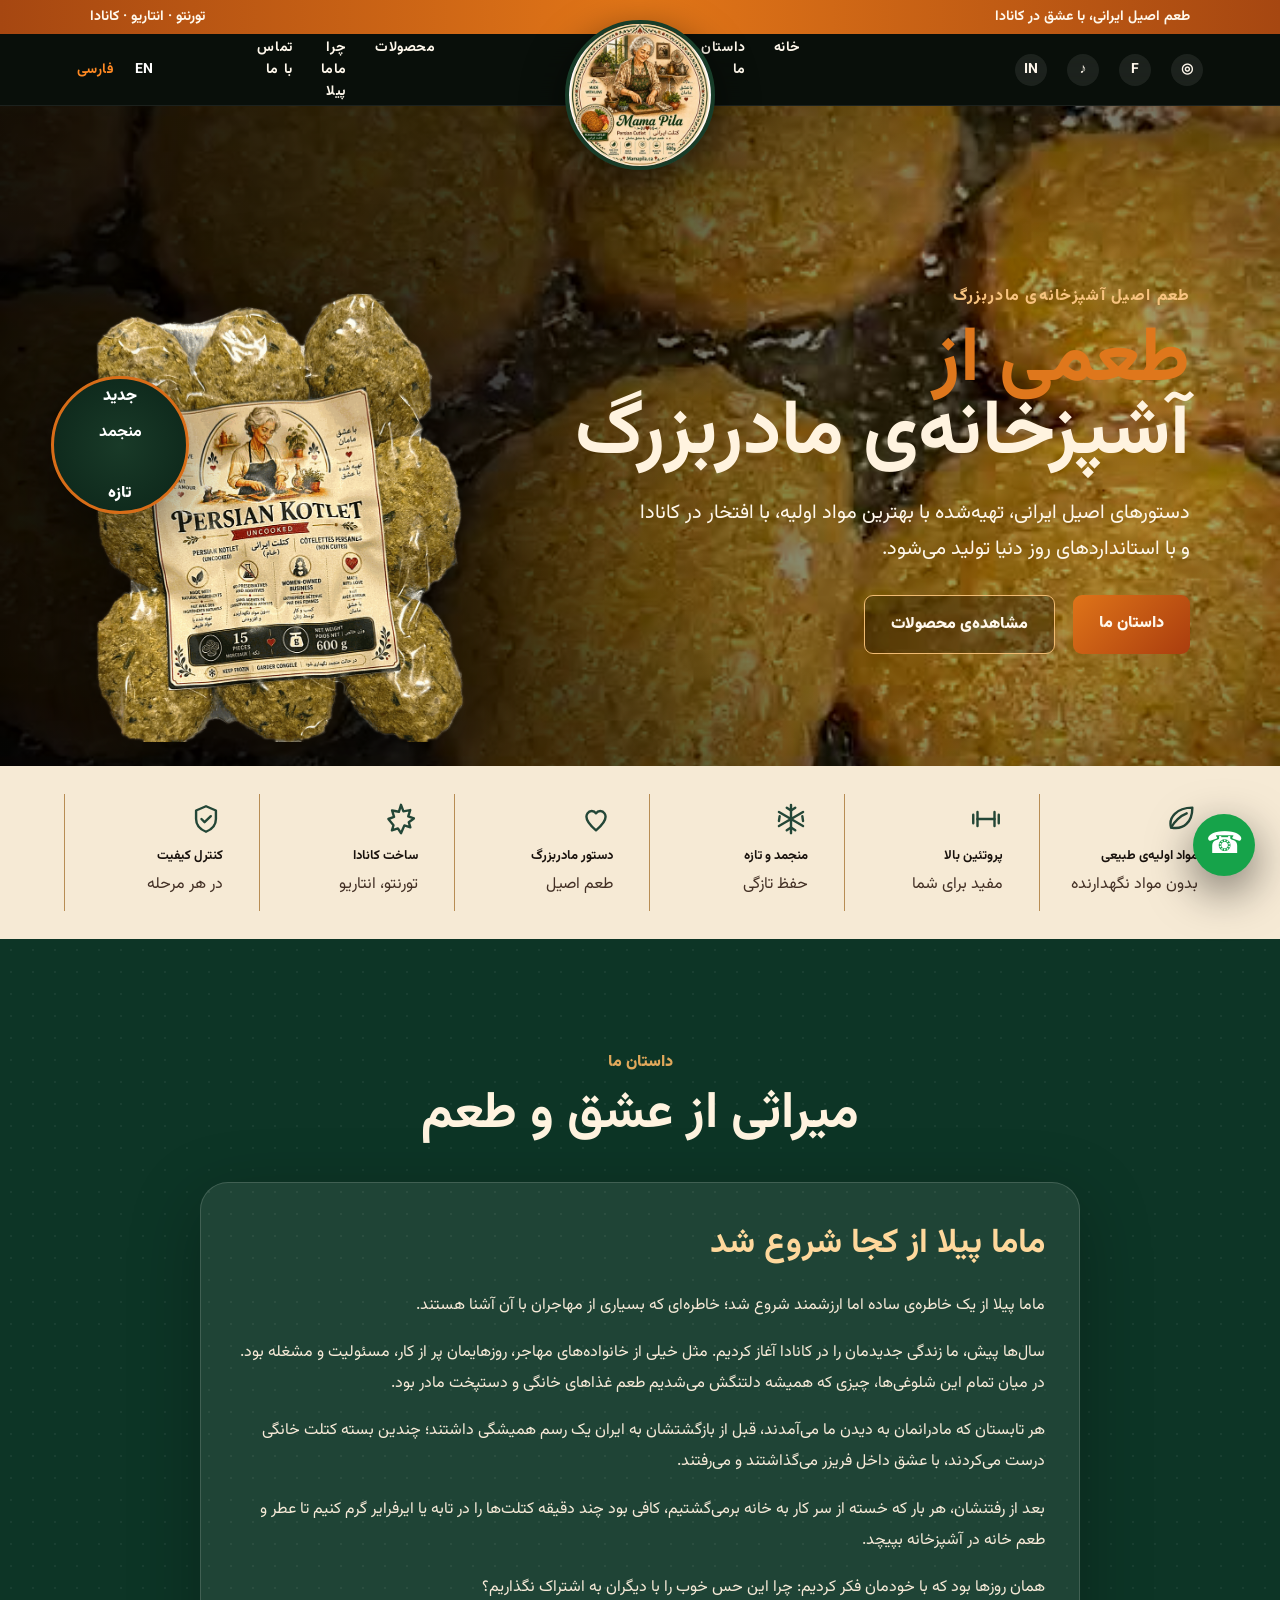
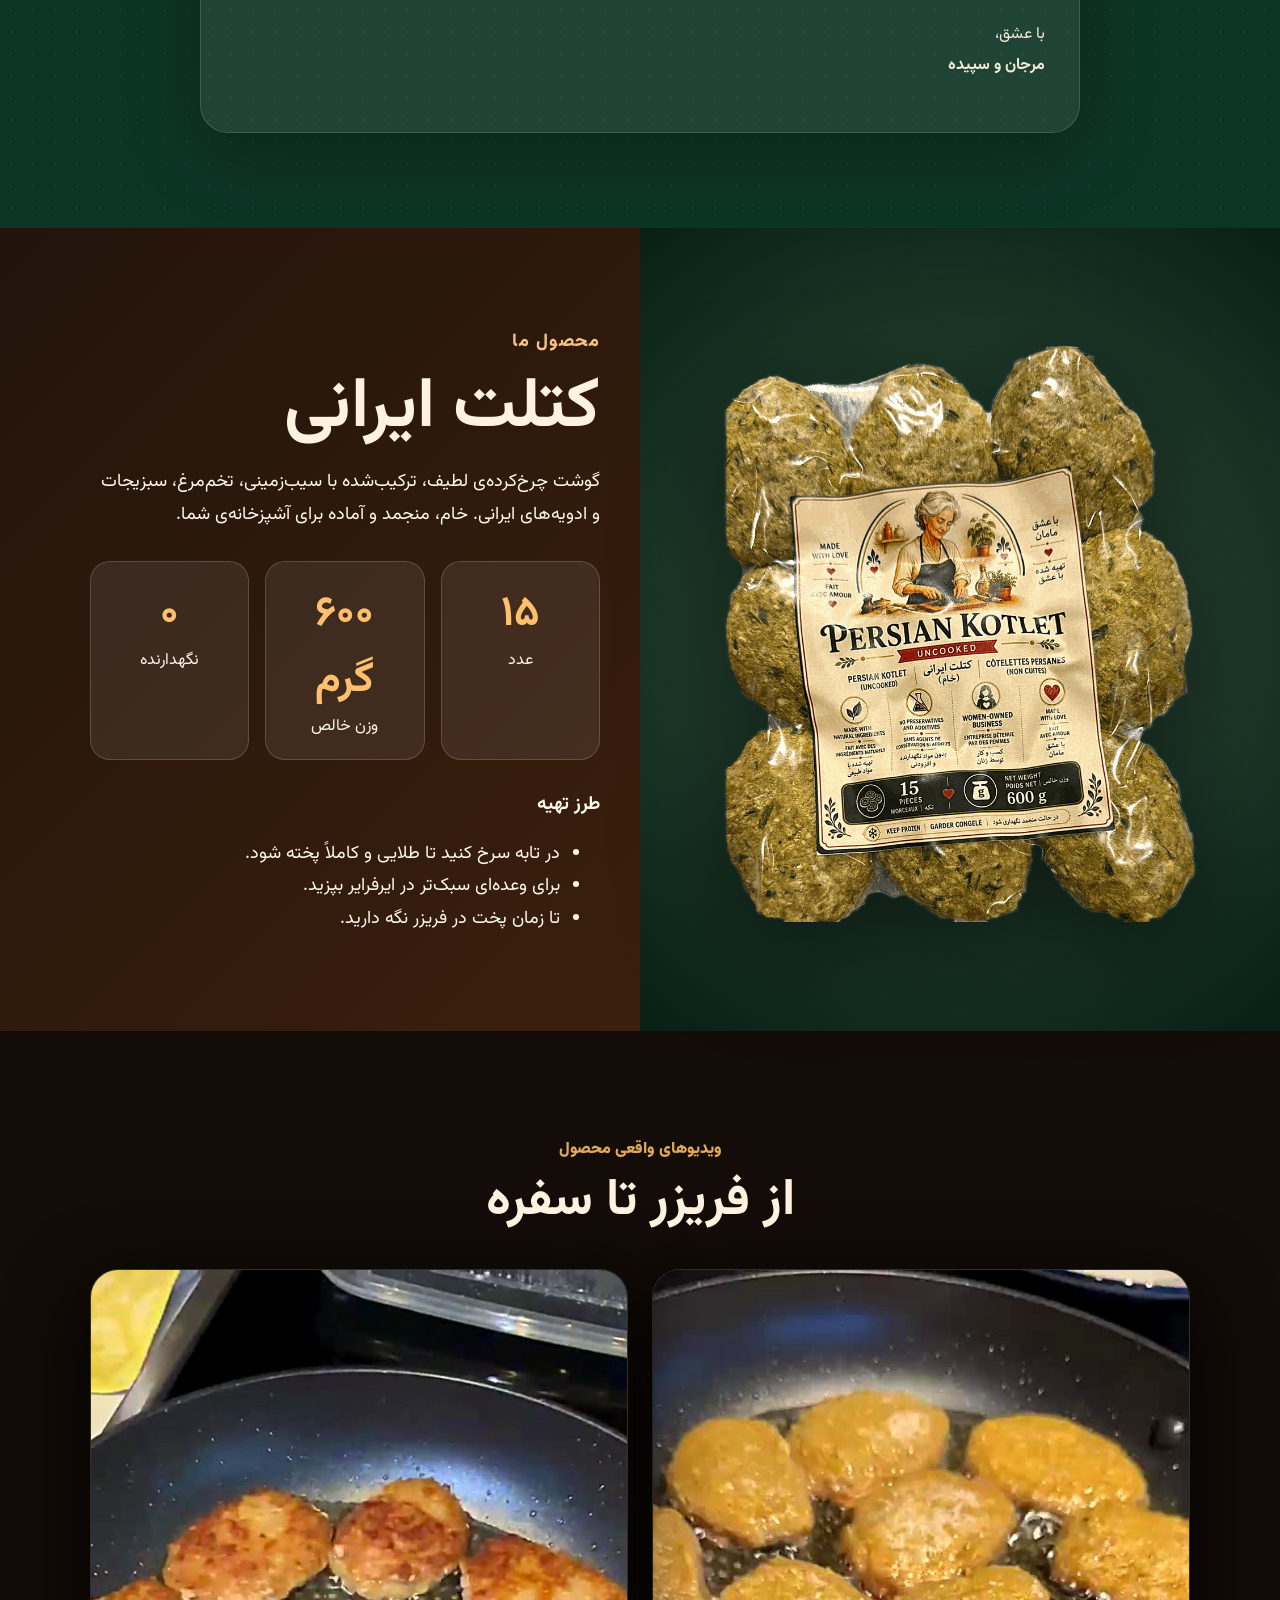
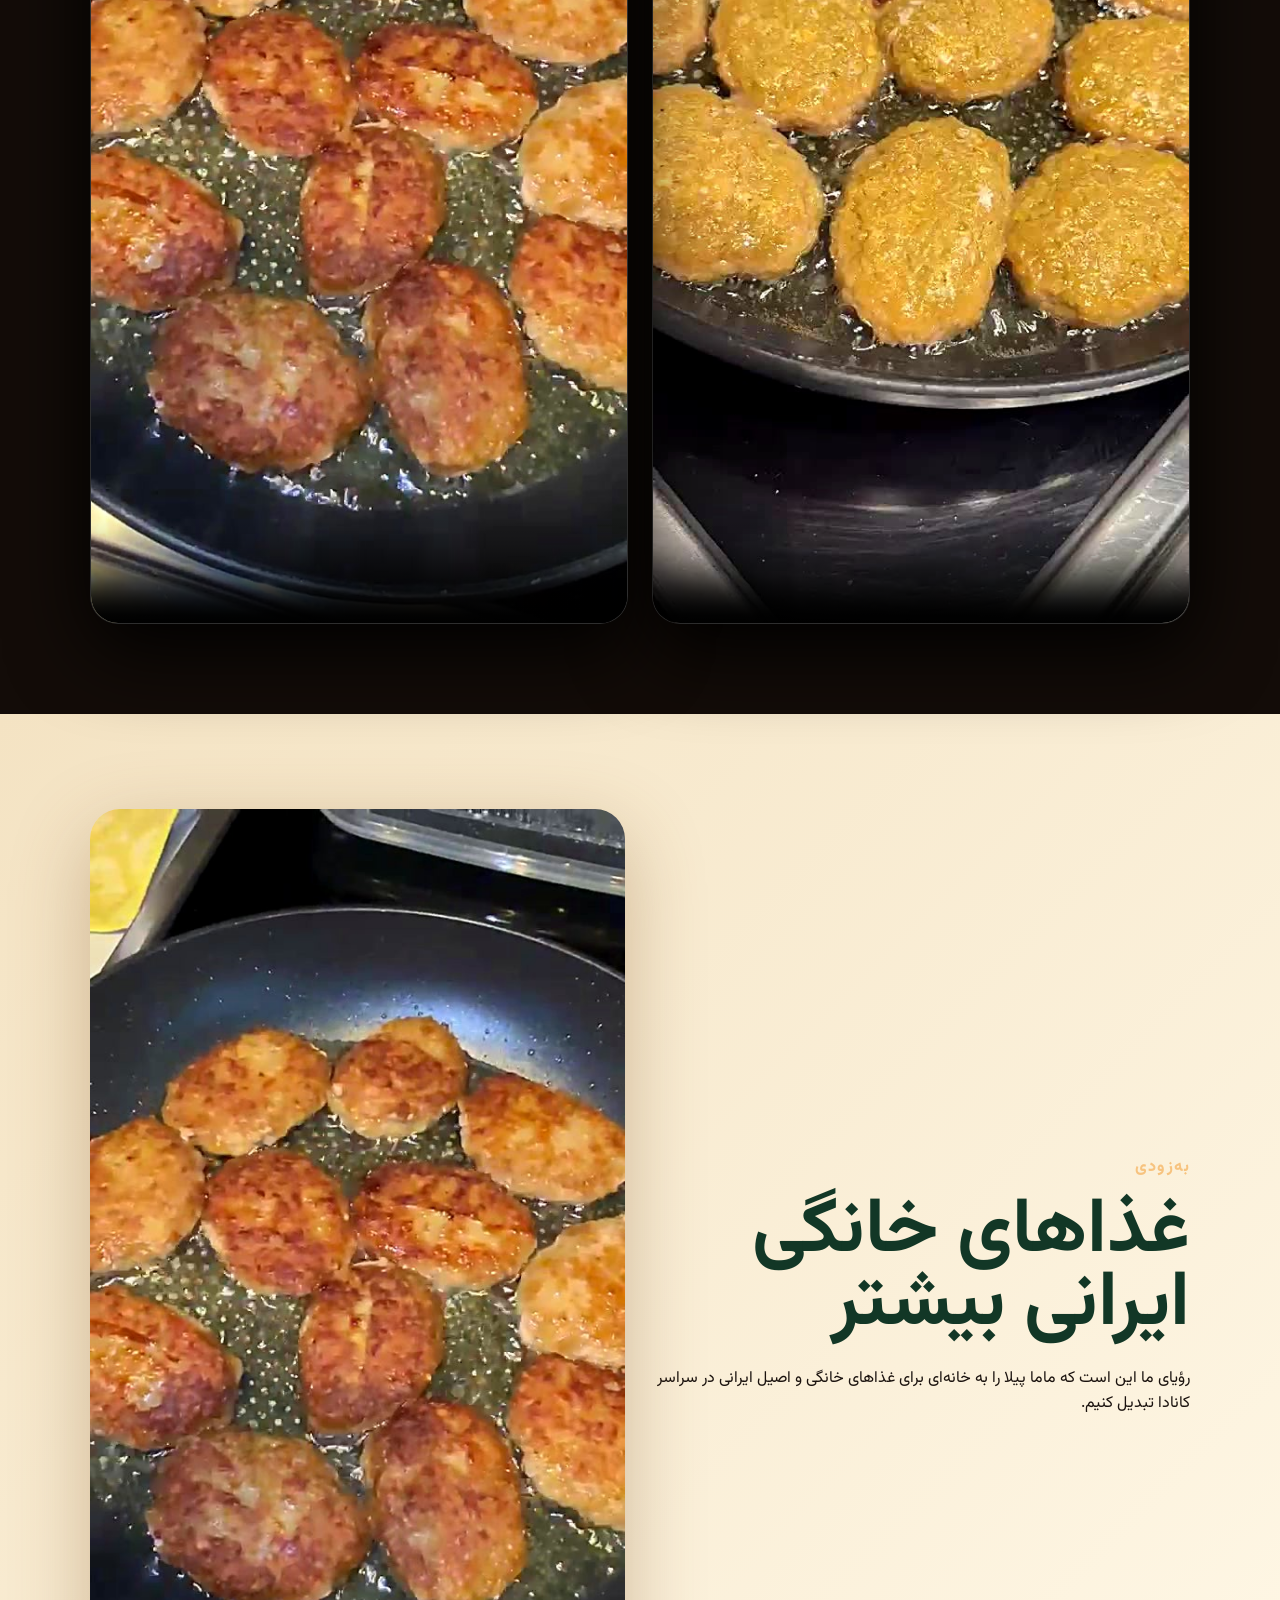
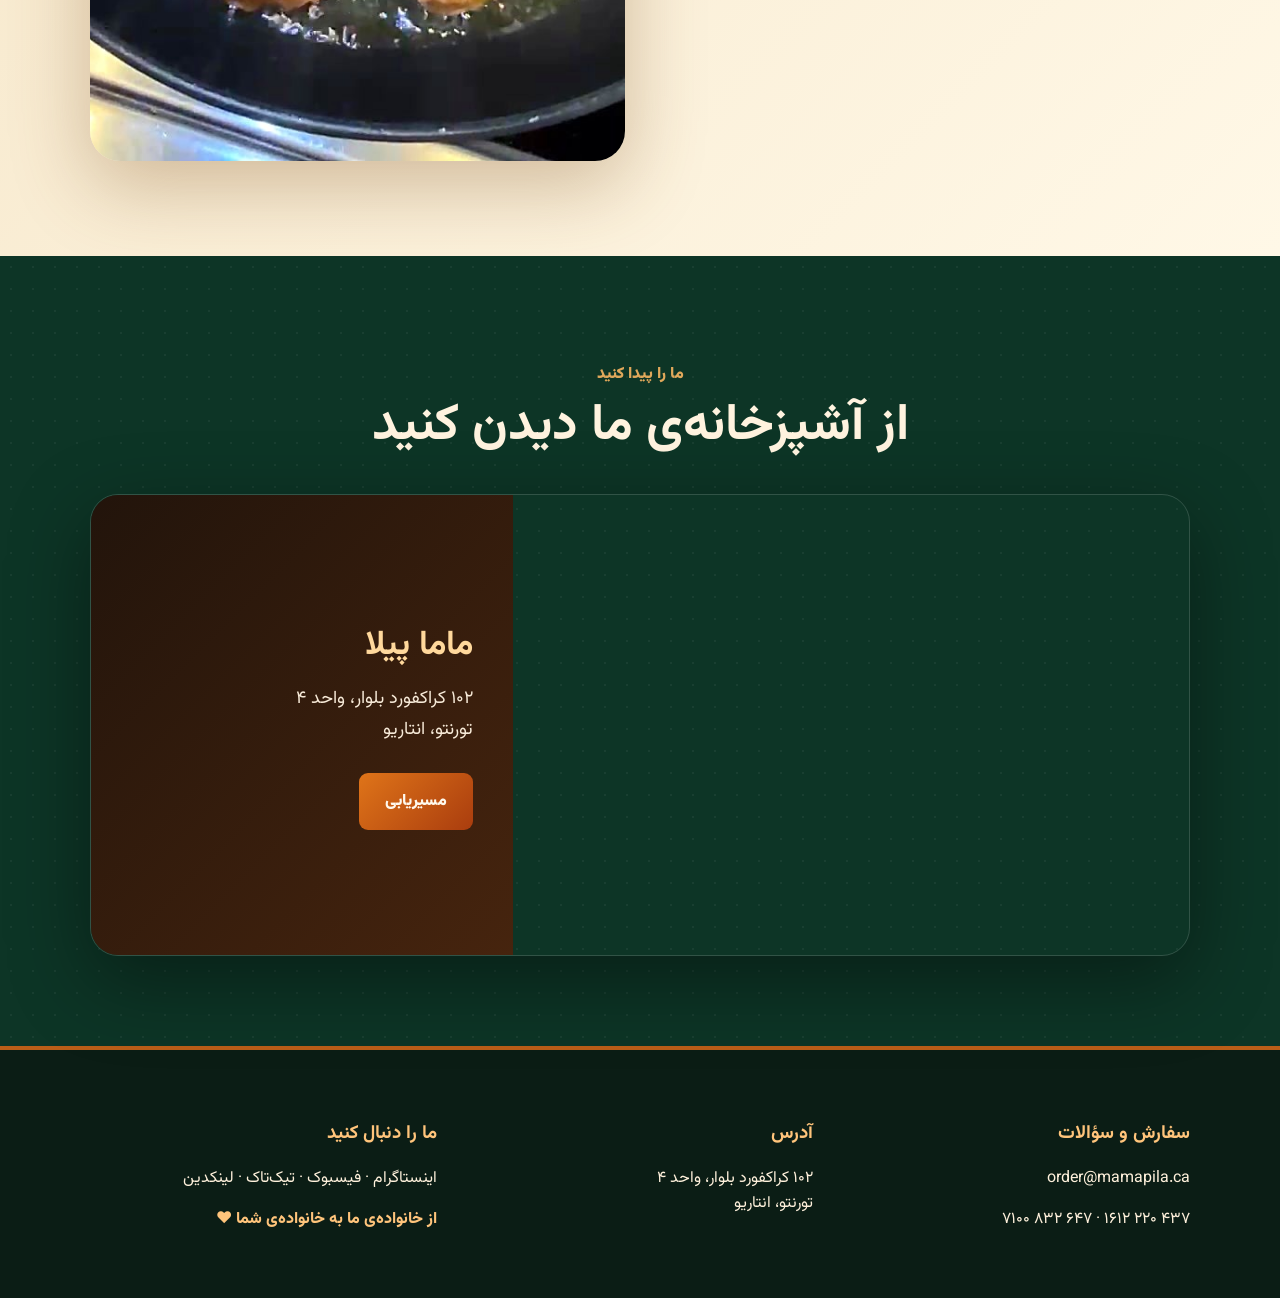
==== fa.html @ d4683c63 "Add files via upload Ver 8.1 Claude" ====
<!doctype html>
<html lang="fa" dir="rtl">
<head>
  <meta charset="utf-8" />
  <meta name="viewport" content="width=device-width, initial-scale=1" />
  <title>ماما پیلا | کتلت ایرانی تورنتو</title>
  <meta name="description" content="ماما پیلا، کتلت ایرانیِ خانگی و اصیل را برای خانواده‌های پرمشغله در سراسر کانادا فراهم می‌کند. آماده‌ی پخت، منجمدِ تازه، با عشق در تورنتو." />
  <meta name="theme-color" content="#0f3b2a" />
  <meta property="og:title" content="ماما پیلا | کتلت ایرانی" />
  <meta property="og:description" content="طعم اصیل آشپزخانه‌ی مادربزرگ — غذای خانگی ایرانی، منجمدِ تازه در تورنتو." />
  <meta property="og:image" content="assets/logo-label.jpg" />
  <link rel="preconnect" href="https://fonts.googleapis.com">
  <link rel="preconnect" href="https://fonts.gstatic.com" crossorigin>
  <link href="https://fonts.googleapis.com/css2?family=Inter:wght@400;500;600;700;800&family=Playfair+Display:wght@600;700;800&family=Vazirmatn:wght@400;500;600;700;800&display=swap" rel="stylesheet">
  <link rel="stylesheet" href="styles.css" />
</head>
<body>
  <div class="topbar"><span>طعم اصیل ایرانی، با عشق در کانادا</span><span>تورنتو · انتاریو · کانادا</span></div>

  <header class="nav">
    <a class="social" href="#" aria-label="Instagram">◎</a><a class="social" href="#" aria-label="Facebook">f</a><a class="social" href="#" aria-label="TikTok">♪</a><a class="social" href="#" aria-label="LinkedIn">in</a>
    <nav>
      <a href="#home">خانه</a><a href="#story">داستان ما</a><span class="navgap" aria-hidden="true"></span><a href="#product">محصولات</a><a href="#why">چرا ماما پیلا</a><a href="#contact">تماس با ما</a>
    </nav>
    <a class="brand" href="#home"><img src="assets/logo-label-small.jpg" alt="لوگوی ماما پیلا"></a>
    <a class="lang" href="index.html">EN</a><a class="lang active" href="fa.html">فارسی</a>
  </header>

  <main id="home">
    <section class="hero">
      <video class="hero-video" autoplay muted loop playsinline poster="assets/video-poster.jpg">
        <source src="assets/kotlet-video-1.mp4" type="video/mp4" />
      </video>
      <div class="shade"></div>
      <div class="hero-content reveal">
        <p class="eyebrow">طعم اصیل آشپزخانه‌ی مادربزرگ</p>
        <h1><span>طعمی از</span><br>آشپزخانه‌ی مادربزرگ</h1>
        <p class="lead">دستورهای اصیل ایرانی، تهیه‌شده با بهترین مواد اولیه، با افتخار در کانادا و با استانداردهای روز دنیا تولید می‌شود.</p>
        <div class="actions"><a href="#story" class="btn primary">داستان ما</a><a href="#product" class="btn ghost">مشاهده‌ی محصولات</a></div>
      </div>
      <img class="hero-pack reveal" src="assets/product-pack-clean.png" alt="بسته‌بندی کتلت ایرانی ماما پیلا">
      <div class="badge">جدید<br><strong>منجمد</strong><br>تازه</div>
    </section>

    <section class="proof-strip" id="why">
      <article><svg class="ico" viewBox="0 0 24 24"><path d="M5 18c9 2 15-4 15-14C9 4 3 11 5 18z"/><path d="M5 18C8 13 11 10 16 8"/></svg><b>مواد اولیه‌ی طبیعی</b><span>بدون مواد نگهدارنده</span></article>
      <article><svg class="ico" viewBox="0 0 24 24"><path d="M3 9v6M6 7v10M18 7v10M21 9v6"/><path d="M6 12h12"/></svg><b>پروتئین بالا</b><span>مفید برای شما</span></article>
      <article><svg class="ico" viewBox="0 0 24 24"><path d="M12 2v20M3.5 7l17 10M20.5 7l-17 10"/><path d="M9 4l3 2 3-2M9 20l3-2 3 2M4 10l-.5 3.4M20 10l.5 3.4"/></svg><b>منجمد و تازه</b><span>حفظ تازگی</span></article>
      <article><svg class="ico" viewBox="0 0 24 24"><path d="M12 20C6 15 4 11 6 8a3.6 3.6 0 016 0 3.6 3.6 0 016 0c2 3 0 7-6 12z"/></svg><b>دستور مادربزرگ</b><span>طعم اصیل</span></article>
      <article><svg class="ico" viewBox="0 0 24 24"><path d="M12 2l1.7 4.6 4.8-.9-1.4 4.4 4 1.5-3.6 2.7 1.1 3.6-4.2-1.4L12 22l-2.2-3.4-4.2 1.4 1.1-3.6L3.1 12l4-1.5L5.7 6l4.8.9z"/></svg><b>ساخت کانادا</b><span>تورنتو، انتاریو</span></article>
      <article><svg class="ico" viewBox="0 0 24 24"><path d="M12 3l7 3v6c0 4.2-3 7.4-7 9-4-1.6-7-4.8-7-9V6z"/><path d="M8.8 12l2.2 2.2L15.4 10"/></svg><b>کنترل کیفیت</b><span>در هر مرحله</span></article>
    </section>

    <section class="story-section" id="story">
      <div class="section-title reveal"><p>داستان ما</p><h2>میراثی از عشق و طعم</h2></div>
      <div class="story-grid single">
        <div class="story-card reveal">
          <h3>ماما پیلا از کجا شروع شد</h3>
          <p>ماما پیلا از یک خاطره‌ی ساده اما ارزشمند شروع شد؛ خاطره‌ای که بسیاری از مهاجران با آن آشنا هستند.</p>
          <p>سال‌ها پیش، ما زندگی جدیدمان را در کانادا آغاز کردیم. مثل خیلی از خانواده‌های مهاجر، روزهایمان پر از کار، مسئولیت و مشغله بود. در میان تمام این شلوغی‌ها، چیزی که همیشه دلتنگش می‌شدیم طعم غذاهای خانگی و دستپخت مادر بود.</p>
          <p>هر تابستان که مادرانمان به دیدن ما می‌آمدند، قبل از بازگشتشان به ایران یک رسم همیشگی داشتند؛ چندین بسته کتلت خانگی درست می‌کردند، با عشق داخل فریزر می‌گذاشتند و می‌رفتند.</p>
          <p>بعد از رفتنشان، هر بار که خسته از سر کار به خانه برمی‌گشتیم، کافی بود چند دقیقه کتلت‌ها را در تابه یا ایرفرایر گرم کنیم تا عطر و طعم خانه در آشپزخانه بپیچد.</p>
          <p>همان روزها بود که با خودمان فکر کردیم: چرا این حس خوب را با دیگران به اشتراک نگذاریم؟</p>
          <p>با عشق،<br><b>مرجان و سپیده</b></p>
        </div>
      </div>
    </section>

    <section class="product-section" id="product">
      <div class="product-media reveal">
        <img src="assets/product-pack-clean.png" alt="بسته‌بندی کتلت ایرانی" loading="lazy">
      </div>
      <div class="product-copy reveal">
        <p class="eyebrow">محصول ما</p>
        <h2>کتلت ایرانی</h2>
        <p>گوشت چرخ‌کرده‌ی لطیف، ترکیب‌شده با سیب‌زمینی، تخم‌مرغ، سبزیجات و ادویه‌های ایرانی. خام، منجمد و آماده برای آشپزخانه‌ی شما.</p>
        <div class="facts">
          <div><strong>۱۵</strong><span>عدد</span></div><div><strong>۶۰۰ گرم</strong><span>وزن خالص</span></div><div><strong>۰</strong><span>نگهدارنده</span></div>
        </div>
        <h3>طرز تهیه</h3>
        <ul><li>در تابه سرخ کنید تا طلایی و کاملاً پخته شود.</li><li>برای وعده‌ای سبک‌تر در ایرفرایر بپزید.</li><li>تا زمان پخت در فریزر نگه دارید.</li></ul>
      </div>
    </section>

    <section class="video-section">
      <div class="section-title reveal"><p>ویدیوهای واقعی محصول</p><h2>از فریزر تا سفره</h2></div>
      <div class="video-grid">
        <video controls playsinline preload="metadata" poster="assets/video-poster.jpg"><source src="assets/kotlet-video-1.mp4" type="video/mp4"></video>
        <video controls playsinline preload="metadata" poster="assets/label-wide-small.jpg"><source src="assets/kotlet-video-2.mp4" type="video/mp4"></video>
      </div>
    </section>

    <section class="coming">
      <div class="reveal"><p class="eyebrow">به‌زودی</p><h2>غذاهای خانگی ایرانی بیشتر</h2><p>رؤیای ما این است که ماما پیلا را به خانه‌ای برای غذاهای خانگی و اصیل ایرانی در سراسر کانادا تبدیل کنیم.</p></div>
      <img class="reveal" src="assets/label-wide-small.jpg" alt="کتلت ایرانیِ تازه سرخ‌شده" loading="lazy">
    </section>

    <section class="map-section">
      <div class="section-title reveal"><p>ما را پیدا کنید</p><h2>از آشپزخانه‌ی ما دیدن کنید</h2></div>
      <div class="map-wrap reveal">
        <iframe title="نقشه‌ی موقعیت ماما پیلا"
          src="https://maps.google.com/maps?q=102%20Crockford%20Blvd%2C%20Toronto%2C%20ON&t=&z=15&ie=UTF8&iwloc=&output=embed"
          loading="lazy" referrerpolicy="no-referrer-when-downgrade" allowfullscreen></iframe>
        <div class="map-info">
          <h3>ماما پیلا</h3>
          <p>۱۰۲ کراکفورد بلوار، واحد ۴<br>تورنتو، انتاریو</p>
          <a class="btn primary" href="https://www.google.com/maps/dir/?api=1&destination=102+Crockford+Blvd+Unit+4+Toronto+ON" target="_blank" rel="noopener">مسیریابی</a>
        </div>
      </div>
    </section>
  </main>

  <footer id="contact">
    <div><h3>سفارش و سؤالات</h3><p><a href="mailto:order@mamapila.ca">order@mamapila.ca</a></p><p><a href="tel:14372201612">۴۳۷ ۲۲۰ ۱۶۱۲</a> · <a href="tel:16478327100">۶۴۷ ۸۳۲ ۷۱۰۰</a></p></div>
    <div><h3>آدرس</h3><p>۱۰۲ کراکفورد بلوار، واحد ۴<br>تورنتو، انتاریو</p></div>
    <div><h3>ما را دنبال کنید</h3><p>اینستاگرام · فیسبوک · تیک‌تاک · لینکدین</p><p class="tagline">از خانواده‌ی ما به خانواده‌ی شما ❤️</p></div>
  </footer>
  <a class="whatsapp" href="https://wa.me/14372201612" aria-label="WhatsApp">☎</a>
  <script src="script.js"></script>
</body>
</html>
---- styles.css ----
:root{--green:#0d3526;--green2:#082318;--cream:#f6ead5;--gold:#d4a24b;--orange:#c95f16;--red:#8b2417;--ink:#19120d;--white:#fff8ec}*{box-sizing:border-box}html{scroll-behavior:smooth}body{margin:0;background:var(--green2);color:var(--white);font-family:Inter,Vazirmatn,system-ui,sans-serif;overflow-x:hidden}a{color:inherit;text-decoration:none}.fa,[dir=rtl]{font-family:Vazirmatn,Inter,sans-serif}.topbar{height:34px;background:linear-gradient(90deg,#a64711,#e27618,#a64711);display:flex;align-items:center;justify-content:space-between;padding:0 7vw;font-size:14px;font-weight:700}.nav{position:sticky;top:0;z-index:50;height:72px;background:rgba(10,12,8,.82);backdrop-filter:blur(16px);display:flex;align-items:center;gap:20px;padding:0 6vw;border-bottom:1px solid rgba(255,255,255,.08)}.nav nav{display:flex;gap:28px;margin:auto}.nav a{font-weight:700;font-size:14px;text-transform:uppercase;letter-spacing:.04em}.nav nav a:hover,.lang.active{color:#ff8a24}.social{width:32px;height:32px;border-radius:50%;display:grid;place-items:center;background:rgba(255,255,255,.08)}.brand{position:absolute;left:50%;top:-14px;transform:translateX(-50%);width:150px;height:150px;border-radius:50%;overflow:hidden;box-shadow:0 12px 40px #0008;border:4px solid #183d29}.brand img{width:100%;height:100%;object-fit:cover}.lang{background:none;border:0;color:white;font-weight:800;cursor:pointer}.hero{min-height:660px;position:relative;display:flex;align-items:center;padding:120px 7vw 70px;isolation:isolate;overflow:hidden}.hero-video{position:absolute;inset:0;width:100%;height:100%;object-fit:cover;z-index:-3;filter:saturate(1.08) contrast(1.05)}.shade{position:absolute;inset:0;background:radial-gradient(circle at 72% 55%,transparent 0 22%,rgba(0,0,0,.35) 44%),linear-gradient(90deg,rgba(0,0,0,.86),rgba(0,0,0,.54),rgba(0,0,0,.25));z-index:-2}.hero-content{max-width:620px}.eyebrow{color:#f7c37f;font-weight:800;letter-spacing:.08em;text-transform:uppercase}.hero h1,.section-title h2,.product-copy h2,.coming h2{font-family:'Playfair Display',Georgia,serif;font-size:clamp(46px,6vw,86px);line-height:.95;margin:10px 0 24px;color:#fff3df}.hero h1 span{color:#df771c}.lead{font-size:20px;line-height:1.8;max-width:560px}.actions{display:flex;gap:18px;margin-top:28px}.btn{padding:16px 26px;border-radius:9px;font-weight:900;text-transform:uppercase;border:1px solid #f1bb72}.primary{background:linear-gradient(135deg,#df7419,#aa3d0e);border:0}.ghost{background:rgba(0,0,0,.28)}.hero-pack{position:absolute;right:7vw;bottom:24px;width:min(33vw,380px);height:auto;filter:drop-shadow(0 30px 55px rgba(0,0,0,.7))}.badge{position:absolute;right:4vw;top:270px;width:138px;height:138px;border-radius:50%;display:grid;place-items:center;text-align:center;background:radial-gradient(circle,#193a28,#0b2418);border:3px solid #d86d18;color:#fff;font-weight:900;box-shadow:0 20px 60px #0008}.proof-strip{display:grid;grid-template-columns:repeat(6,1fr);background:var(--cream);color:var(--ink);padding:28px 5vw;gap:18px}.proof-strip article{border-right:1px solid #b88d54;padding:8px 18px;min-height:105px}.proof-strip b{display:block;text-transform:uppercase;font-size:13px}.proof-strip span{display:block;margin:6px 0;color:#433025}.proof-strip small{font-family:Vazirmatn;font-size:14px}.story-section{padding:95px 7vw;background:var(--green);background-image:radial-gradient(rgba(255,255,255,.05) 1px,transparent 1px);background-size:22px 22px}.section-title{text-align:center;margin-bottom:42px}.section-title p{color:#e0a85b;font-weight:900;text-transform:uppercase}.section-title h2{font-size:clamp(38px,4vw,62px)}.story-grid{display:grid;grid-template-columns:1fr 1fr;gap:28px}.story-card{background:rgba(255,248,236,.08);border:1px solid rgba(255,255,255,.15);border-radius:28px;padding:34px;box-shadow:0 20px 70px #0004}.story-card h3{font-family:'Playfair Display',Vazirmatn,serif;font-size:34px;margin:0 0 20px;color:#ffd89c}.story-card p{line-height:1.95;color:#f7ead8}.product-section{display:grid;grid-template-columns:1fr 1fr;min-height:700px;background:linear-gradient(135deg,#22140b,#46240e)}.product-media{display:grid;place-items:center;padding:55px;background:radial-gradient(circle,#355640,#081f15)}.product-media img{width:min(92%,560px);filter:drop-shadow(0 26px 50px rgba(0,0,0,.55))}.product-copy{padding:80px 7vw 80px 40px;align-self:center}.product-copy h2{font-size:70px}.product-copy h2 span{font-family:Vazirmatn;color:#ffcf8b}.product-copy p,.product-copy li{font-size:18px;line-height:1.8}.facts{display:grid;grid-template-columns:repeat(3,1fr);gap:16px;margin:30px 0}.facts div{background:rgba(255,255,255,.08);border:1px solid rgba(255,255,255,.16);padding:20px;border-radius:20px;text-align:center}.facts strong{font-size:42px;color:#ffc06d}.facts span{display:block}.video-section{padding:90px 7vw;background:#130c08}.video-grid{display:grid;grid-template-columns:1fr 1fr;gap:24px}.video-grid video{width:100%;border-radius:28px;border:1px solid rgba(255,255,255,.18);box-shadow:0 25px 80px #000;background:#000}.coming{display:grid;grid-template-columns:1fr 1fr;gap:30px;align-items:center;padding:95px 7vw;background:linear-gradient(135deg,#f4e3c3,#fff8e7);color:#1a120e;overflow:hidden}.coming h2{color:#123726}.coming img{max-width:100%;border-radius:30px;box-shadow:0 24px 80px #7b4b1b55}footer{display:grid;grid-template-columns:1fr 1fr 1fr;gap:30px;background:#0b1d15;color:#fff1dc;padding:50px 7vw;border-top:4px solid #bb5e18}footer h3{color:#ffc47b}.tagline{color:#ffc47b;font-weight:800}.whatsapp{position:fixed;right:25px;bottom:24px;width:62px;height:62px;border-radius:50%;background:#16a34a;color:#fff;display:grid;place-items:center;font-size:30px;z-index:60;box-shadow:0 15px 45px #0008}.reveal{opacity:0;transform:translateY(28px);transition:all .8s cubic-bezier(.2,.8,.2,1)}.reveal.show{opacity:1;transform:translateY(0)}@media(max-width:1100px){.brand{width:105px;height:105px}.nav nav{gap:14px}.hero-pack{opacity:.35;right:-70px}.proof-strip{grid-template-columns:repeat(3,1fr)}.story-grid,.product-section,.coming,.video-grid,footer{grid-template-columns:1fr}}@media(max-width:740px){.topbar{display:none}.nav{height:auto;min-height:74px;flex-wrap:wrap;padding:10px 16px}.nav nav{order:3;width:100%;overflow:auto;justify-content:flex-start}.social{display:none}.brand{position:static;transform:none;width:70px;height:70px}.hero{min-height:760px;padding:120px 24px 50px}.hero-pack{position:relative;right:auto;bottom:auto;width:100%;opacity:1;margin-top:28px}.badge{display:none}.hero{display:block}.proof-strip{grid-template-columns:1fr}.hero h1{font-size:50px}.product-copy{padding:50px 24px}.product-copy h2{font-size:50px}.facts{grid-template-columns:1fr}.story-section,.video-section,.coming{padding:60px 24px}}

/* ---- Map section (added) ---- */
.map-section{padding:90px 7vw;background:var(--green);background-image:radial-gradient(rgba(255,255,255,.05) 1px,transparent 1px);background-size:22px 22px}
.map-wrap{display:grid;grid-template-columns:1.6fr 1fr;border-radius:28px;overflow:hidden;border:1px solid rgba(255,255,255,.15);box-shadow:0 25px 80px #0006}
.map-wrap iframe{width:100%;height:460px;border:0;display:block;filter:saturate(1.05)}
.map-info{background:linear-gradient(135deg,#22140b,#46240e);padding:46px 40px;display:flex;flex-direction:column;justify-content:center}
.map-info h3{font-family:'Playfair Display',Vazirmatn,serif;font-size:34px;margin:0 0 8px;color:#ffd89c}
.map-info p{margin:4px 0;font-size:18px;line-height:1.7;color:#f7ead8}
.map-info .btn{margin-top:24px;align-self:flex-start;text-align:center}
@media(max-width:1100px){.map-wrap{grid-template-columns:1fr}.map-wrap iframe{height:340px}}
@media(max-width:740px){.map-section{padding:60px 24px}.map-info{padding:34px 24px}}

/* ---- Graceful fallback when an image/video asset is missing ---- */
video.media-missing{background:linear-gradient(135deg,#355640,#081f15);min-height:240px}
.video-grid video.media-missing,.hero-video.media-missing{position:relative}

/* ---- Proof-strip feature icons (added) ---- */
.proof-strip article{display:flex;flex-direction:column}
.proof-strip .ico{width:34px;height:34px;display:block;fill:none;stroke:#0d3526;stroke-width:1.7;stroke-linecap:round;stroke-linejoin:round;margin-bottom:10px;opacity:.9}

/* ===== V8 additions: separate EN/FA sites, RTL, mobile type ===== */
.lang{display:inline-block}

/* single-column story narrative */
.story-grid.single{grid-template-columns:1fr;max-width:880px;margin:0 auto}

/* Persian text always uses Vazirmatn (Playfair has no Persian glyphs) */
[dir=rtl] h1,[dir=rtl] h2,[dir=rtl] h3,[dir=rtl] .hero h1,[dir=rtl] .section-title h2,
[dir=rtl] .product-copy h2,[dir=rtl] .coming h2,[dir=rtl] .story-card h3{font-family:Vazirmatn,'Playfair Display',serif}
[dir=rtl] body,[dir=rtl] .eyebrow,[dir=rtl] .lead,[dir=rtl] .btn,[dir=rtl] .proof-strip b,
[dir=rtl] .proof-strip span,[dir=rtl] .facts span,[dir=rtl] .map-info p,[dir=rtl] .nav a{font-family:Vazirmatn,Inter,sans-serif}

/* RTL desktop layout mirrors (desktop only, so mobile stacking stays intact) */
@media(min-width:741px){
  [dir=rtl] .hero-pack{right:auto;left:7vw}
  [dir=rtl] .badge{right:auto;left:4vw}
  [dir=rtl] .product-copy{padding:80px 40px 80px 7vw}
  [dir=rtl] .proof-strip article{border-right:0;border-left:1px solid #b88d54}
}

/* Mobile: make type a bit smaller across the board */
@media(max-width:740px){
  .hero h1{font-size:38px;line-height:1.05}
  .lead{font-size:16px;line-height:1.7}
  .eyebrow{font-size:12.5px}
  .section-title h2{font-size:30px}
  .product-copy h2{font-size:34px}
  .product-copy p,.product-copy li{font-size:15.5px;line-height:1.7}
  .story-card{padding:26px}
  .story-card h3{font-size:25px;margin-bottom:14px}
  .story-card p{font-size:15px;line-height:1.85}
  .proof-strip b{font-size:12px}
  .proof-strip span{font-size:13px}
  .facts strong{font-size:32px}
  .map-info h3{font-size:26px}
  .map-info p{font-size:16px}
  .btn{padding:13px 20px;font-size:13px}
  footer{padding:40px 24px}
}

/* center spacer so the round logo never overlaps the menu */
.navgap{flex:0 0 210px}
@media(max-width:740px){.navgap{display:none}}
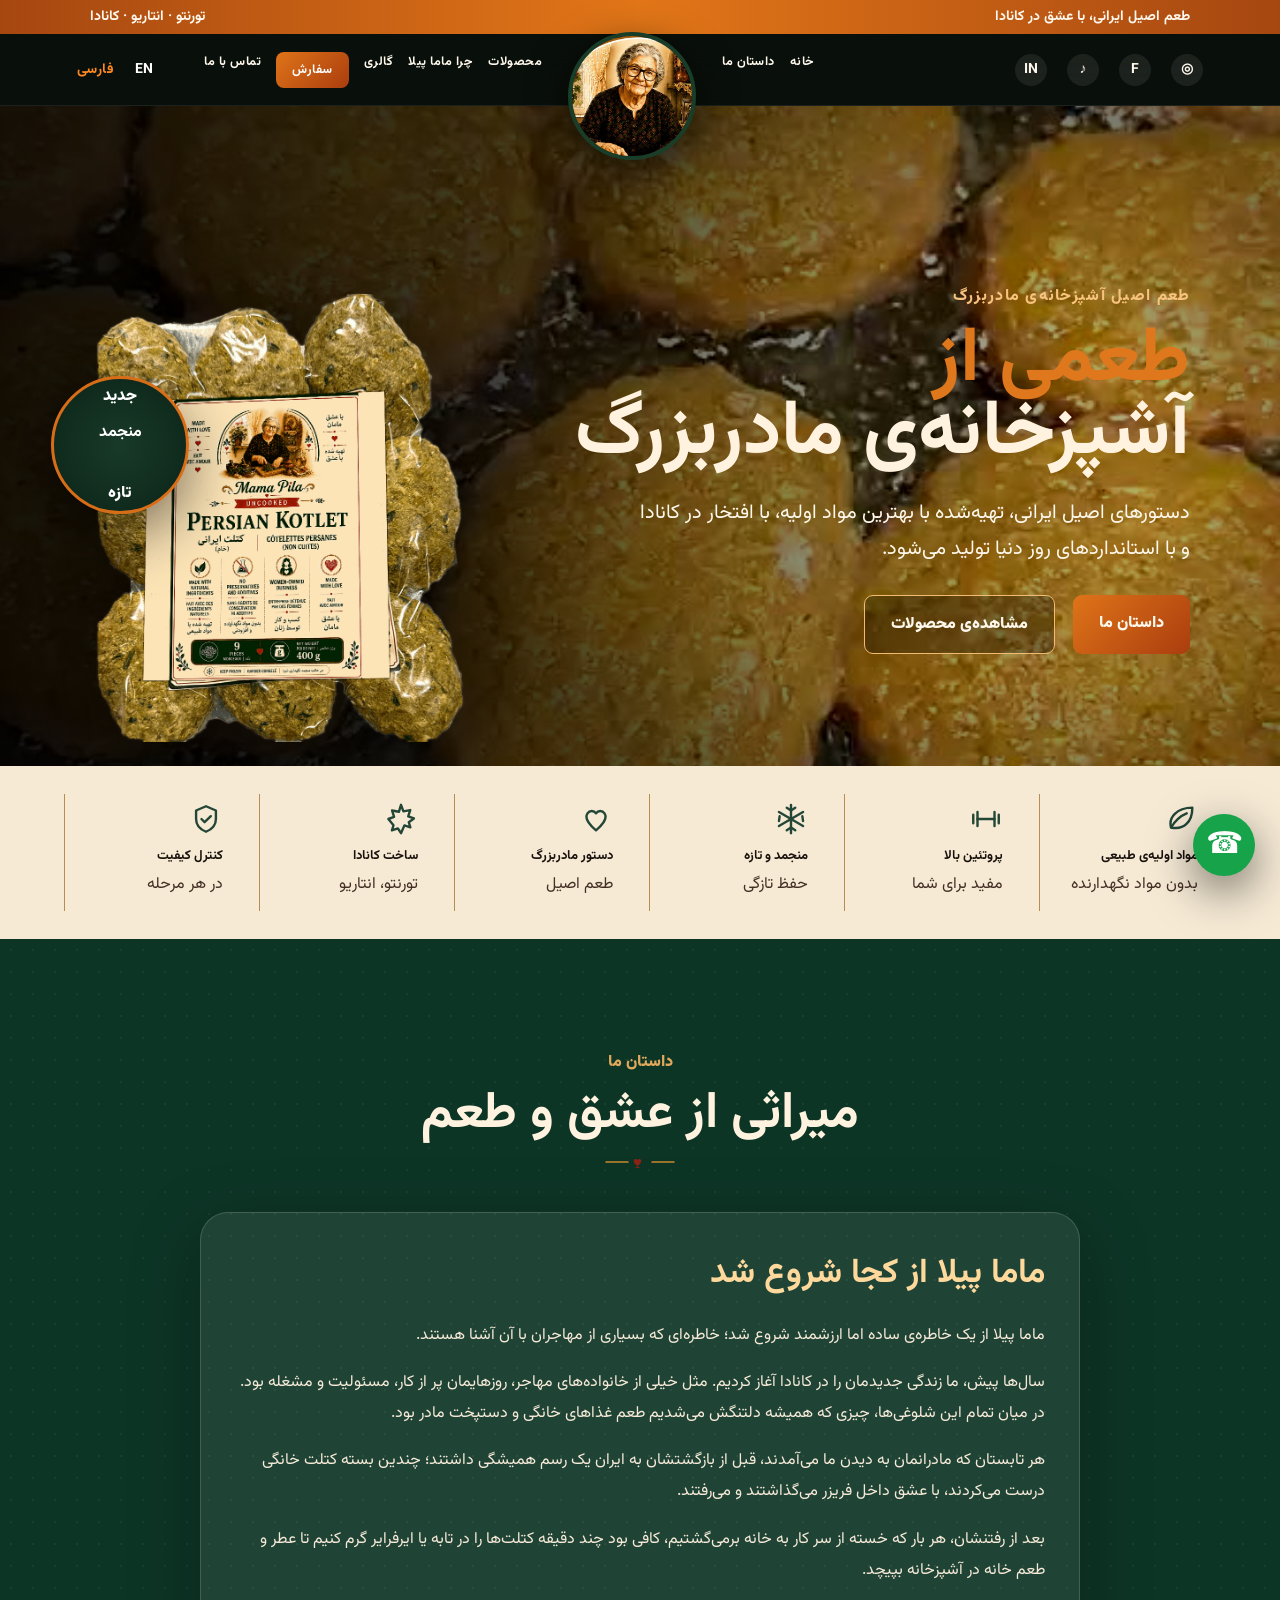
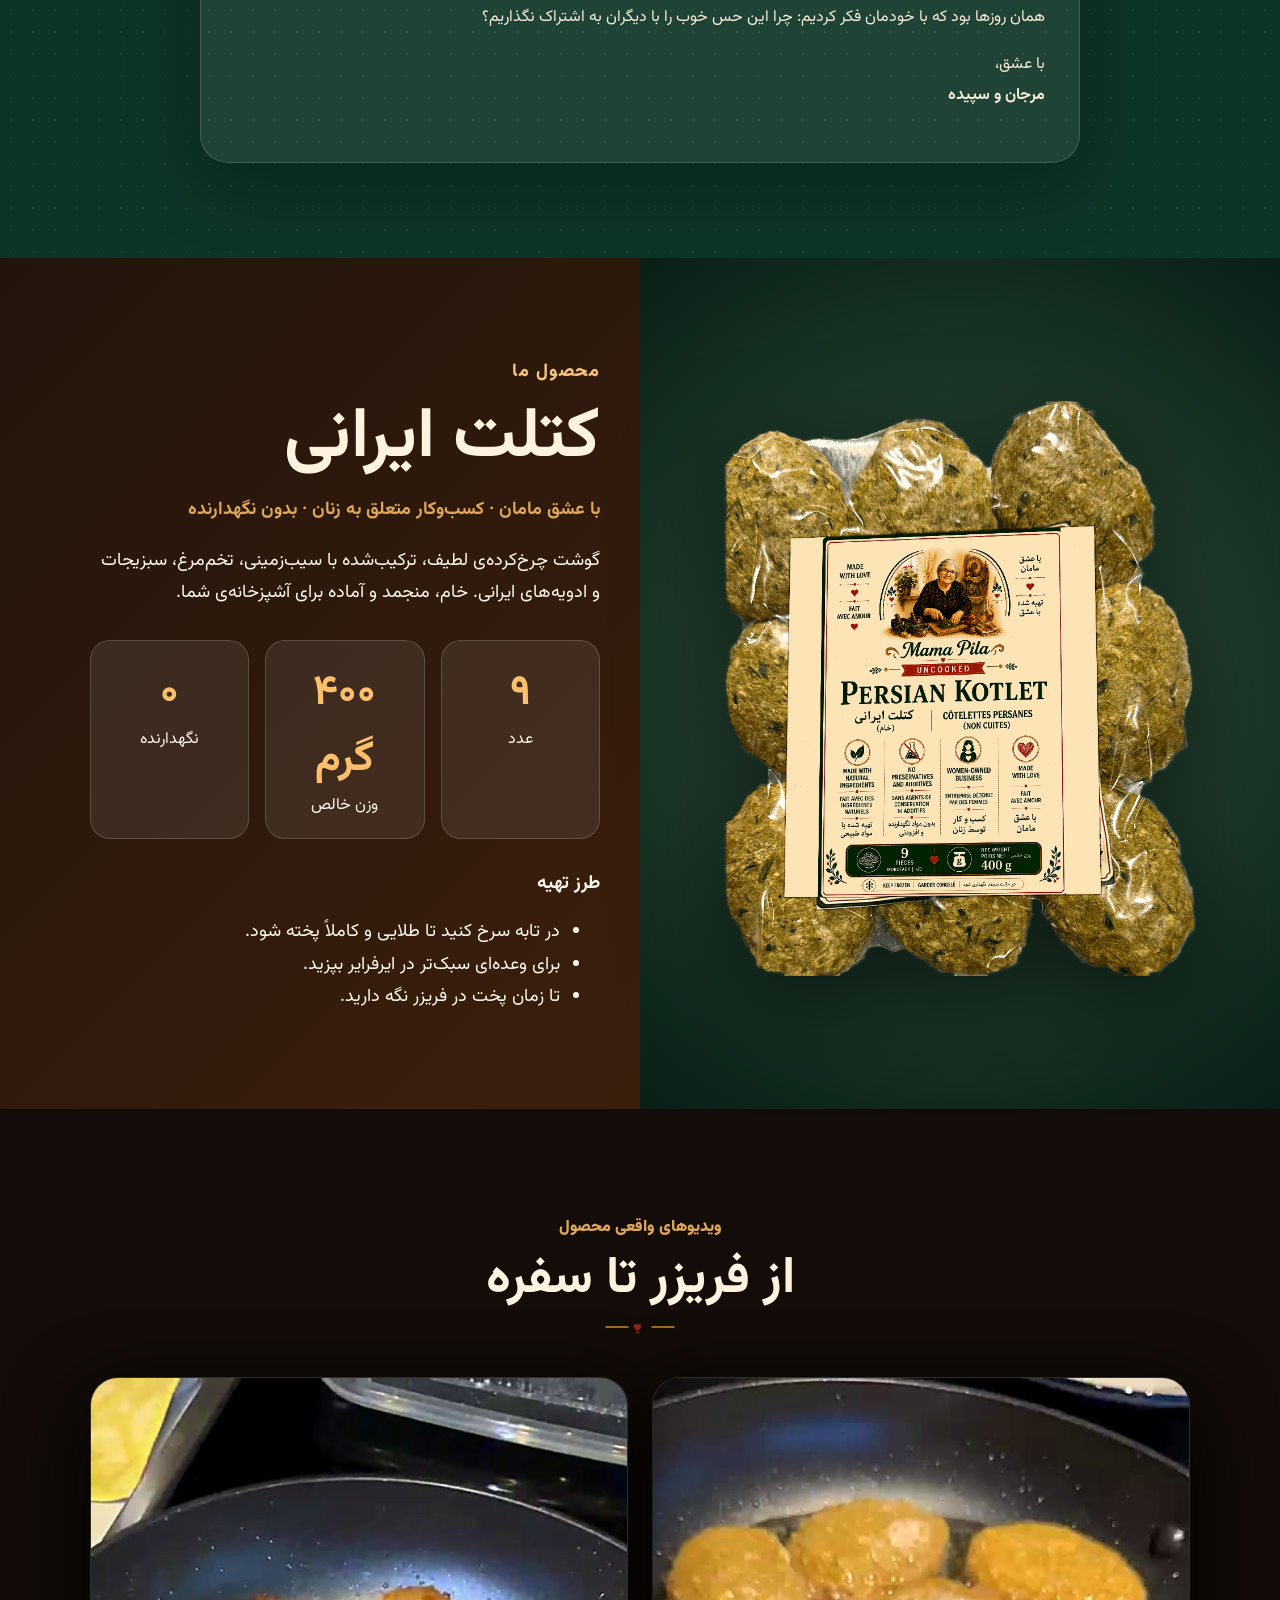
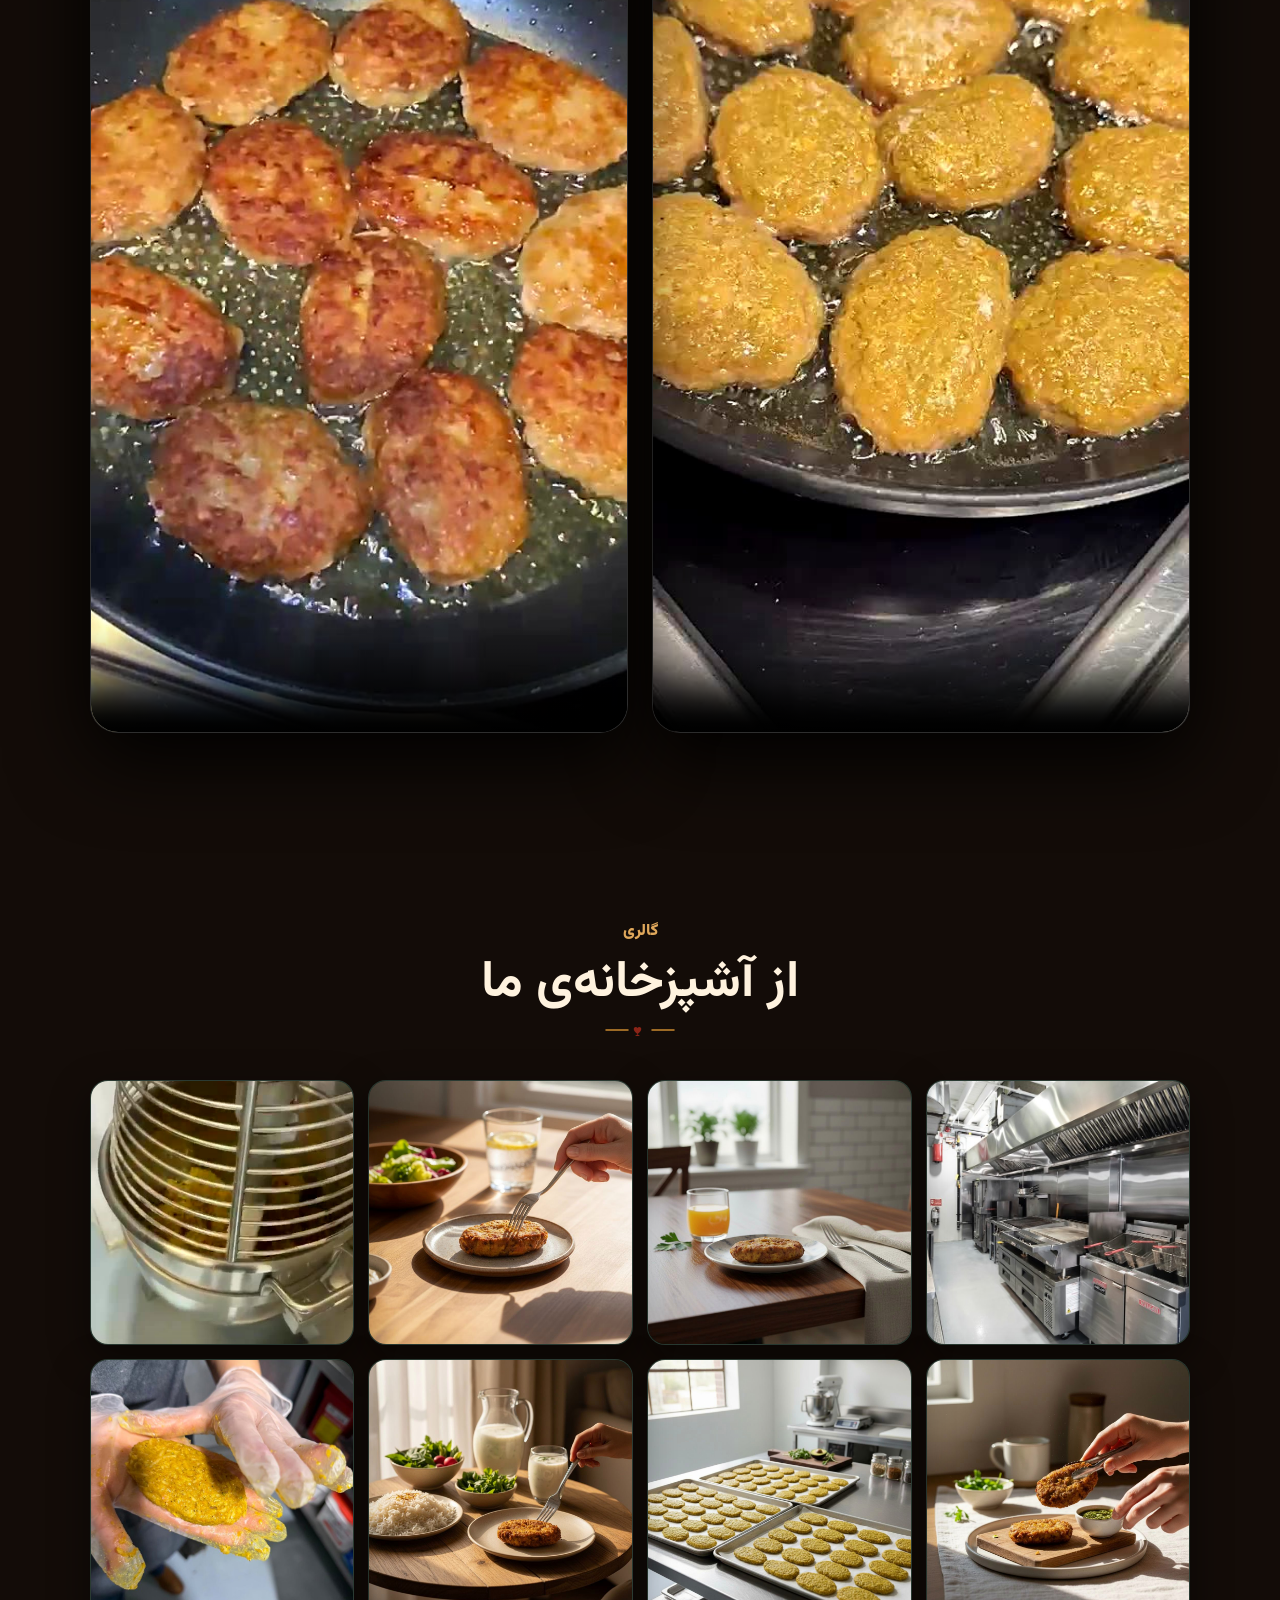
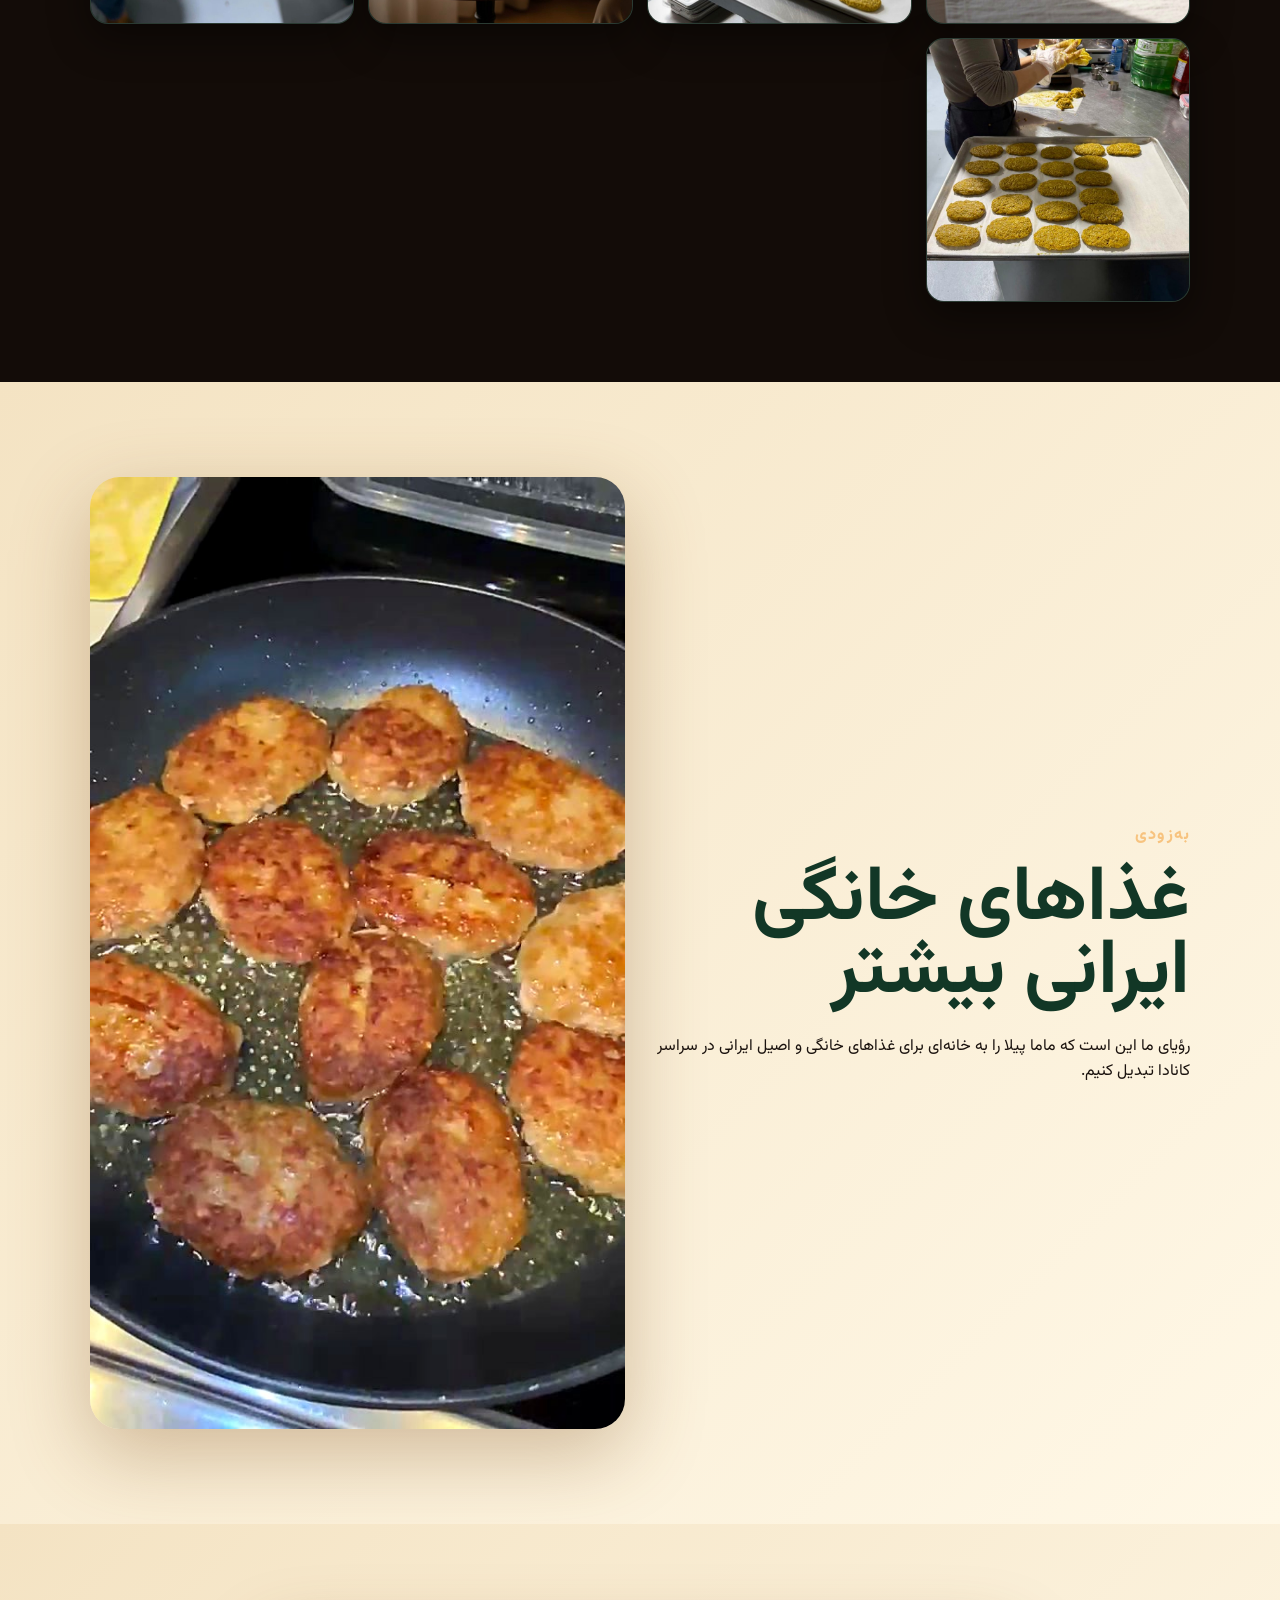
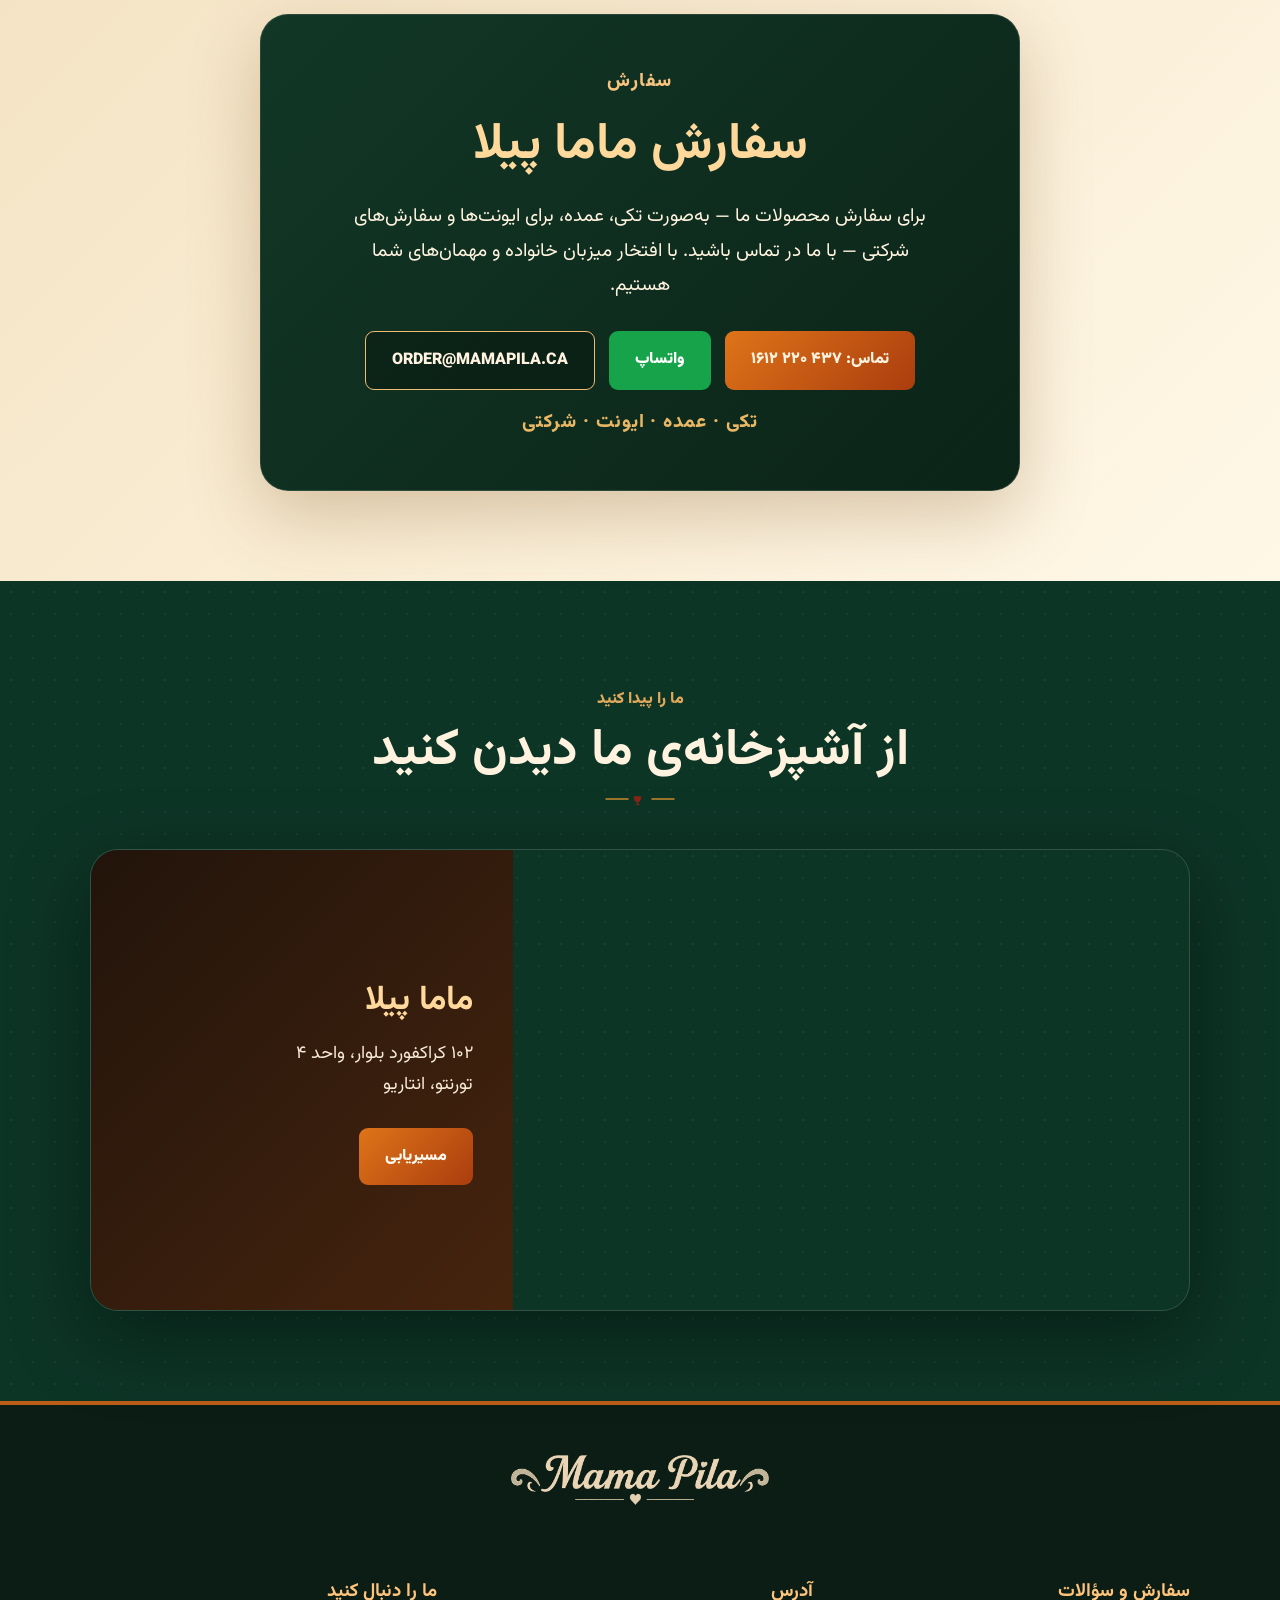
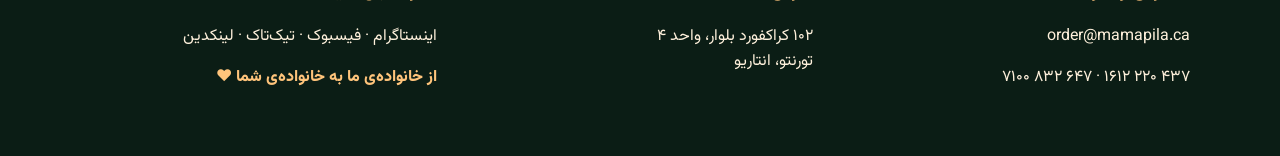
==== commit 089678ab: "Add files via upload Ver 9.2" ====
--- a/fa.html
+++ b/fa.html
@@ -20,9 +20,8 @@
   <header class="nav">
     <a class="social" href="#" aria-label="Instagram">◎</a><a class="social" href="#" aria-label="Facebook">f</a><a class="social" href="#" aria-label="TikTok">♪</a><a class="social" href="#" aria-label="LinkedIn">in</a>
     <nav>
-      <a href="#home">خانه</a><a href="#story">داستان ما</a><span class="navgap" aria-hidden="true"></span><a href="#product">محصولات</a><a href="#why">چرا ماما پیلا</a><a href="#contact">تماس با ما</a>
+      <a href="#home">خانه</a><a href="#story">داستان ما</a><span class="navgap"><a class="brand" href="#home"><img src="assets/logo-label-small.jpg" alt="لوگوی ماما پیلا"></a></span><a href="#product">محصولات</a><a href="#why">چرا ماما پیلا</a><a href="#gallery">گالری</a><a class="order-link" href="#order">سفارش</a><a href="#contact">تماس با ما</a>
     </nav>
-    <a class="brand" href="#home"><img src="assets/logo-label-small.jpg" alt="لوگوی ماما پیلا"></a>
     <a class="lang" href="index.html">EN</a><a class="lang active" href="fa.html">فارسی</a>
   </header>
 
@@ -73,9 +72,10 @@
       <div class="product-copy reveal">
         <p class="eyebrow">محصول ما</p>
         <h2>کتلت ایرانی</h2>
+        <p class="slogan">با عشق مامان · کسب‌وکار متعلق به زنان · بدون نگهدارنده</p>
         <p>گوشت چرخ‌کرده‌ی لطیف، ترکیب‌شده با سیب‌زمینی، تخم‌مرغ، سبزیجات و ادویه‌های ایرانی. خام، منجمد و آماده برای آشپزخانه‌ی شما.</p>
         <div class="facts">
-          <div><strong>۱۵</strong><span>عدد</span></div><div><strong>۶۰۰ گرم</strong><span>وزن خالص</span></div><div><strong>۰</strong><span>نگهدارنده</span></div>
+          <div><strong>۹</strong><span>عدد</span></div><div><strong>۴۰۰ گرم</strong><span>وزن خالص</span></div><div><strong>۰</strong><span>نگهدارنده</span></div>
         </div>
         <h3>طرز تهیه</h3>
         <ul><li>در تابه سرخ کنید تا طلایی و کاملاً پخته شود.</li><li>برای وعده‌ای سبک‌تر در ایرفرایر بپزید.</li><li>تا زمان پخت در فریزر نگه دارید.</li></ul>
@@ -90,9 +90,38 @@
       </div>
     </section>
 
+    <section class="gallery-section" id="gallery">
+      <div class="section-title reveal"><p>گالری</p><h2>از آشپزخانه‌ی ما</h2></div>
+      <div class="gallery-grid reveal">
+        <img src="assets/gallery1.jpg" alt="آشپزخانه‌ی صنعتی ماما پیلا" loading="lazy">
+        <img src="assets/gallery4.jpg" alt="شکل‌دادن کتلت" loading="lazy">
+        <img src="assets/gallery5.jpg" alt="کتلت خام تازه" loading="lazy">
+        <video class="g-video" autoplay muted loop playsinline preload="metadata" poster="assets/gallery7-poster.jpg"><source src="assets/gallery7.mp4" type="video/mp4"></video>
+        <img src="assets/gallery6.jpg" alt="کتلت طلایی سرخ‌شده" loading="lazy">
+        <img src="assets/gallery2.jpg" alt="کتلت در بشقاب" loading="lazy">
+        <img src="assets/gallery3.jpg" alt="کتلت آماده‌ی سرو" loading="lazy">
+        <img src="assets/gallery8.jpg" alt="صبحانه با کتلت" loading="lazy">
+        <img src="assets/gallery9.jpg" alt="سفره‌ی ایرانی با کتلت" loading="lazy">
+      </div>
+    </section>
+
     <section class="coming">
       <div class="reveal"><p class="eyebrow">به‌زودی</p><h2>غذاهای خانگی ایرانی بیشتر</h2><p>رؤیای ما این است که ماما پیلا را به خانه‌ای برای غذاهای خانگی و اصیل ایرانی در سراسر کانادا تبدیل کنیم.</p></div>
       <img class="reveal" src="assets/label-wide-small.jpg" alt="کتلت ایرانیِ تازه سرخ‌شده" loading="lazy">
+    </section>
+
+    <section class="order-section" id="order">
+      <div class="order-card reveal">
+        <p class="eyebrow">سفارش</p>
+        <h2>سفارش ماما پیلا</h2>
+        <p>برای سفارش محصولات ما — به‌صورت تکی، عمده، برای ایونت‌ها و سفارش‌های شرکتی — با ما در تماس باشید. با افتخار میزبان خانواده و مهمان‌های شما هستیم.</p>
+        <div class="order-actions">
+          <a class="btn primary" href="tel:14372201612">تماس: ۴۳۷ ۲۲۰ ۱۶۱۲</a>
+          <a class="btn wa" href="https://wa.me/14372201612" target="_blank" rel="noopener">واتساپ</a>
+          <a class="btn ghost" href="mailto:order@mamapila.ca">order@mamapila.ca</a>
+        </div>
+        <p class="order-note">تکی · عمده · ایونت · شرکتی</p>
+      </div>
     </section>
 
     <section class="map-section">
@@ -111,6 +140,7 @@
   </main>
 
   <footer id="contact">
+    <div class="foot-brand"><img src="assets/wordmark-cream.png" alt="ماما پیلا"></div>
     <div><h3>سفارش و سؤالات</h3><p><a href="mailto:order@mamapila.ca">order@mamapila.ca</a></p><p><a href="tel:14372201612">۴۳۷ ۲۲۰ ۱۶۱۲</a> · <a href="tel:16478327100">۶۴۷ ۸۳۲ ۷۱۰۰</a></p></div>
     <div><h3>آدرس</h3><p>۱۰۲ کراکفورد بلوار، واحد ۴<br>تورنتو، انتاریو</p></div>
     <div><h3>ما را دنبال کنید</h3><p>اینستاگرام · فیسبوک · تیک‌تاک · لینکدین</p><p class="tagline">از خانواده‌ی ما به خانواده‌ی شما ❤️</p></div>
--- a/styles.css
+++ b/styles.css
@@ -62,3 +62,81 @@
 /* center spacer so the round logo never overlaps the menu */
 .navgap{flex:0 0 210px}
 @media(max-width:740px){.navgap{display:none}}
+
+/* ===== V9 additions ===== */
+/* fit a few more nav items + center spacer */
+.nav nav{gap:17px}
+.nav nav a{font-size:13px}
+.navgap{flex:0 0 120px}
+.order-link{background:linear-gradient(135deg,#df7419,#aa3d0e);color:#fff!important;padding:8px 16px;border-radius:8px}
+.order-link:hover{filter:brightness(1.08);color:#fff!important}
+@media(max-width:740px){.order-link{padding:6px 12px}}
+
+/* product slogan line from the label */
+.slogan{color:#e0a85b;font-weight:700;margin:-2px 0 10px;font-size:16px}
+
+/* decorative heart + laurel flourish under section titles (matches the label) */
+.section-title h2::after{content:"";display:block;width:74px;height:16px;margin:14px auto 0;background:url("data:image/svg+xml;utf8,<svg xmlns='http://www.w3.org/2000/svg' viewBox='0 0 74 16'><g fill='none' stroke='%23c9892f' stroke-width='1.5' stroke-linecap='round'><path d='M3 8h22M49 8h22'/></g><path d='M37 14c-5-3.4-7-6-6-8 .7-1.4 2.8-1.4 3.5 0 .7-1.4 2.8-1.4 3.5 0 1 2-1 4.6-6 8z' fill='%238b2417'/></svg>") center/contain no-repeat}
+
+/* Gallery */
+.gallery-section{padding:80px 7vw;background:#130c08}
+.gallery-grid{display:grid;grid-template-columns:repeat(4,1fr);gap:14px}
+.gallery-grid img,.gallery-grid .g-video{width:100%;aspect-ratio:1/1;object-fit:cover;border-radius:18px;border:1px solid rgba(255,255,255,.12);box-shadow:0 14px 40px #0007;background:#0d1f16;display:block}
+@media(max-width:900px){.gallery-grid{grid-template-columns:repeat(2,1fr);gap:10px}}
+
+/* Order */
+.order-section{padding:90px 7vw;background:linear-gradient(135deg,#f4e3c3,#fff8e7);color:#1a120e}
+.order-card{max-width:760px;margin:0 auto;text-align:center;background:linear-gradient(135deg,#123726,#0b2418);color:#fff3df;border-radius:28px;padding:50px 40px;box-shadow:0 24px 70px rgba(123,75,27,.28);border:1px solid rgba(255,255,255,.12)}
+.order-card .eyebrow{color:#f7c37f}
+.order-card h2{color:#ffd89c;font-size:clamp(34px,4vw,54px);margin:6px 0 14px}
+.order-card h2::after{display:none}
+.order-card p{font-size:19px;line-height:1.8;max-width:580px;margin:0 auto}
+.order-actions{display:flex;gap:14px;justify-content:center;flex-wrap:wrap;margin:28px 0 16px}
+.order-actions .btn{text-decoration:none}
+.btn.wa{background:#16a34a;border:0;color:#fff}
+.order-note{color:#e7b766;font-weight:800;letter-spacing:.05em;text-transform:uppercase;font-size:14px}
+
+/* Footer brand wordmark */
+.foot-brand{grid-column:1/-1;text-align:center;margin-bottom:14px}
+.foot-brand img{height:50px;width:auto;opacity:.95}
+
+@media(max-width:740px){
+  .order-section{padding:60px 22px}
+  .order-card{padding:34px 22px}
+  .order-card p{font-size:16px}
+  .gallery-section{padding:56px 18px}
+  .slogan{font-size:14px}
+}
+
+/* V9 nav alignment: bigger center gap + slightly smaller badge so the logo clears all menu items */
+.brand{width:128px;height:128px;top:-8px}
+.nav nav{gap:15px}
+.nav nav a{font-size:12.5px}
+.navgap{flex:0 0 184px}
+@media(max-width:740px){.brand{width:70px;height:70px;top:0}}
+
+/* V9 nav: center the menu on the PAGE so the round logo sits exactly in the gap (desktop only) */
+.navgap{flex:0 0 150px}
+.brand{z-index:3}
+@media(min-width:741px){
+  .nav nav{position:absolute;left:50%;transform:translateX(-50%);flex-wrap:nowrap}
+  .nav nav a{white-space:nowrap}
+}
+
+/* V9 nav final: revert to in-flow centered menu (no overlap with social/lang) */
+@media(min-width:741px){.nav nav{position:static;transform:none}}
+.navgap{flex:0 0 150px}
+
+/* V9 nav final-2: logo lives inside the center gap so it's always perfectly centered between the two menu halves */
+@media(min-width:741px){
+  .nav nav{position:static;transform:none}
+  .navgap{position:relative;flex:0 0 150px}
+  .brand{position:absolute;left:50%;top:-20px;transform:translateX(-50%);width:128px;height:128px;margin:0}
+}
+
+/* V9 mobile: brand lives in the (desktop) center gap which is hidden on mobile,
+   so on mobile let it flow inline as a small round logo within the nav */
+@media(max-width:740px){
+  .navgap{display:contents}
+  .brand{position:static;transform:none;left:auto;top:auto;width:44px;height:44px;margin:0 8px;flex:0 0 auto;border-width:2px}
+}
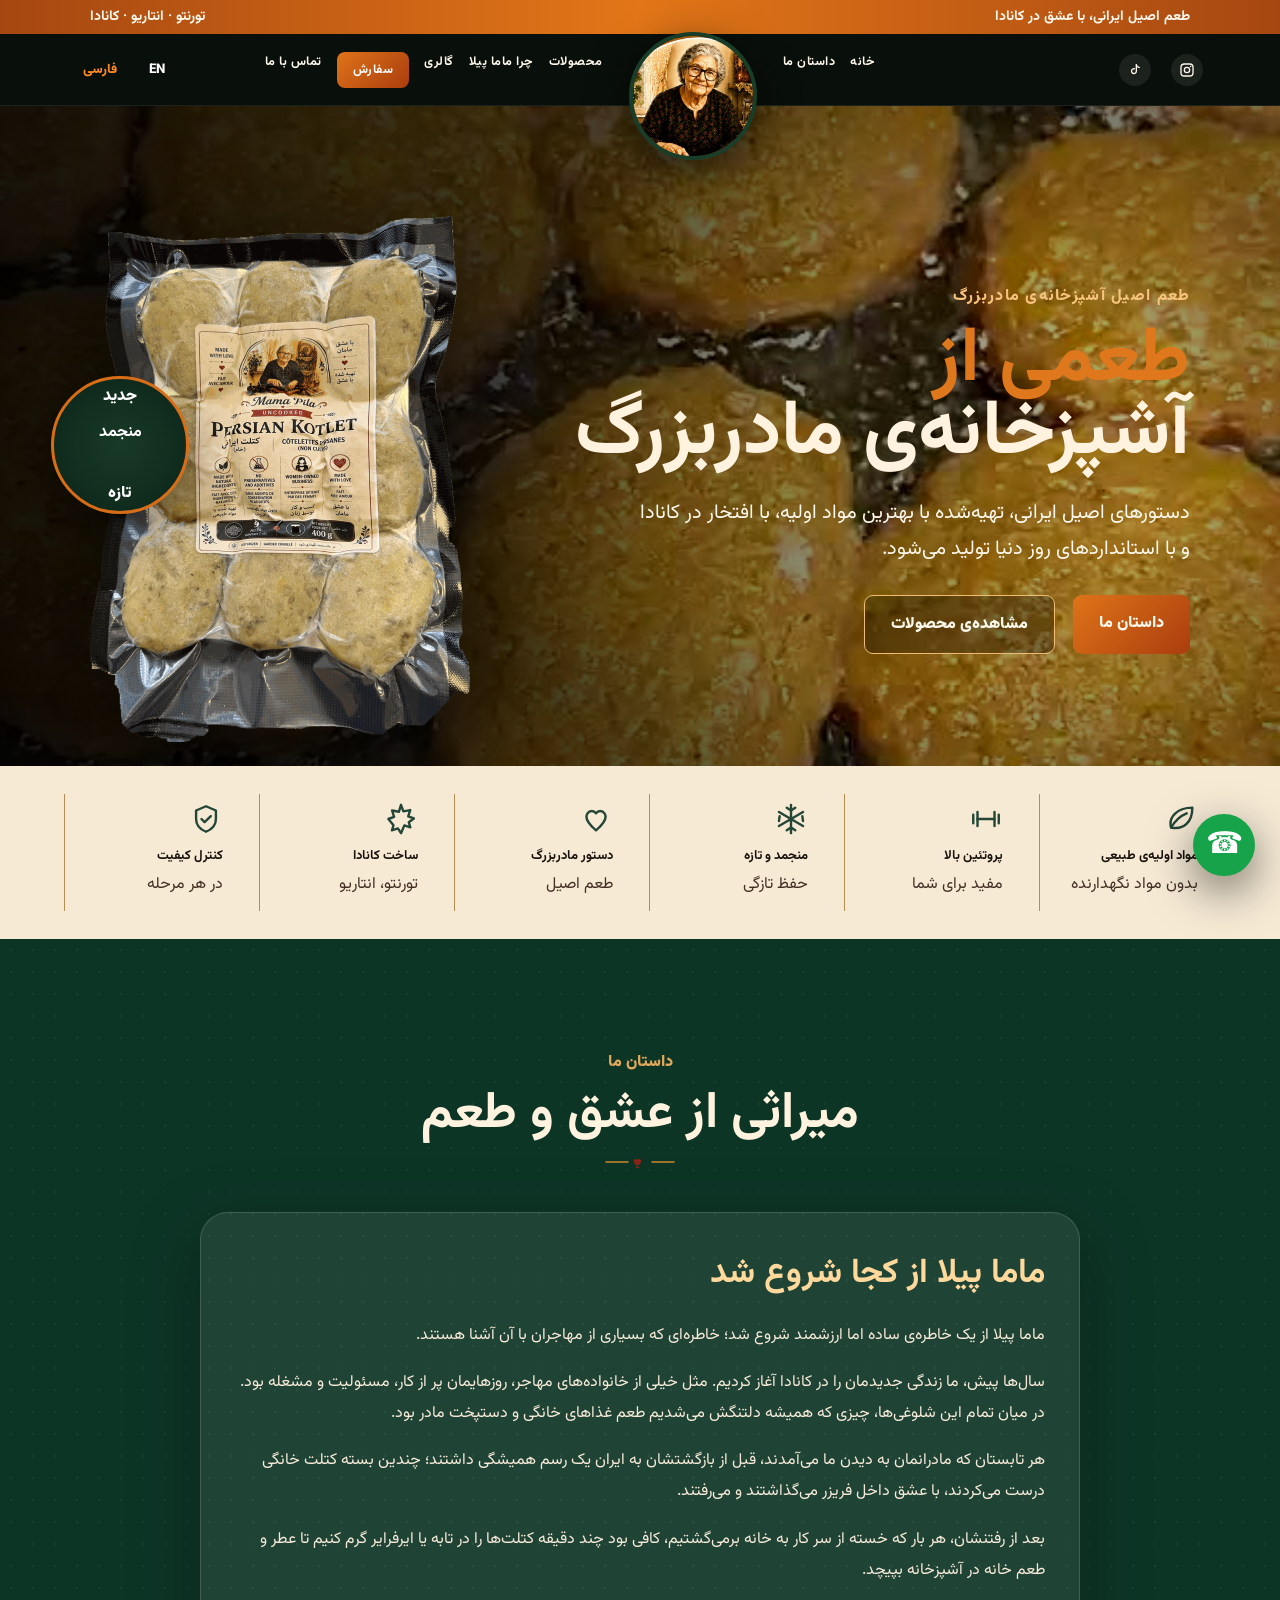
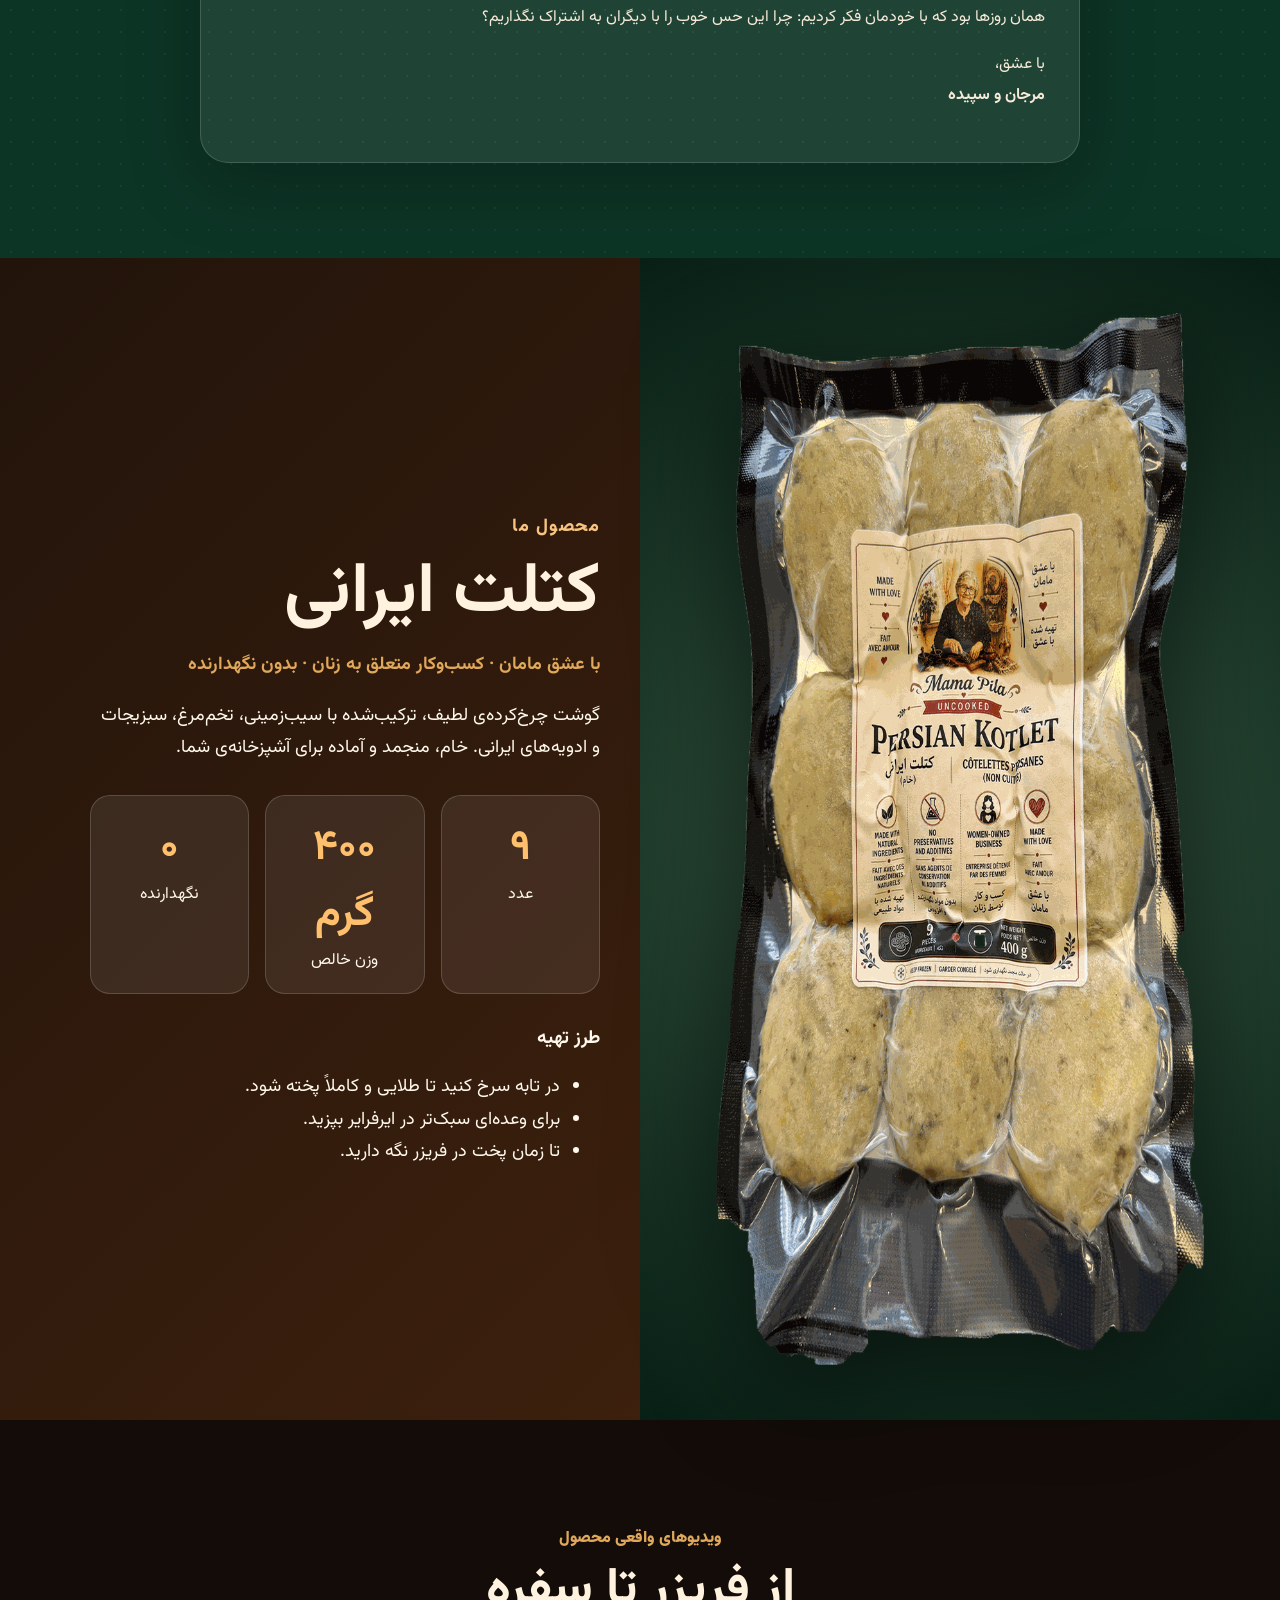
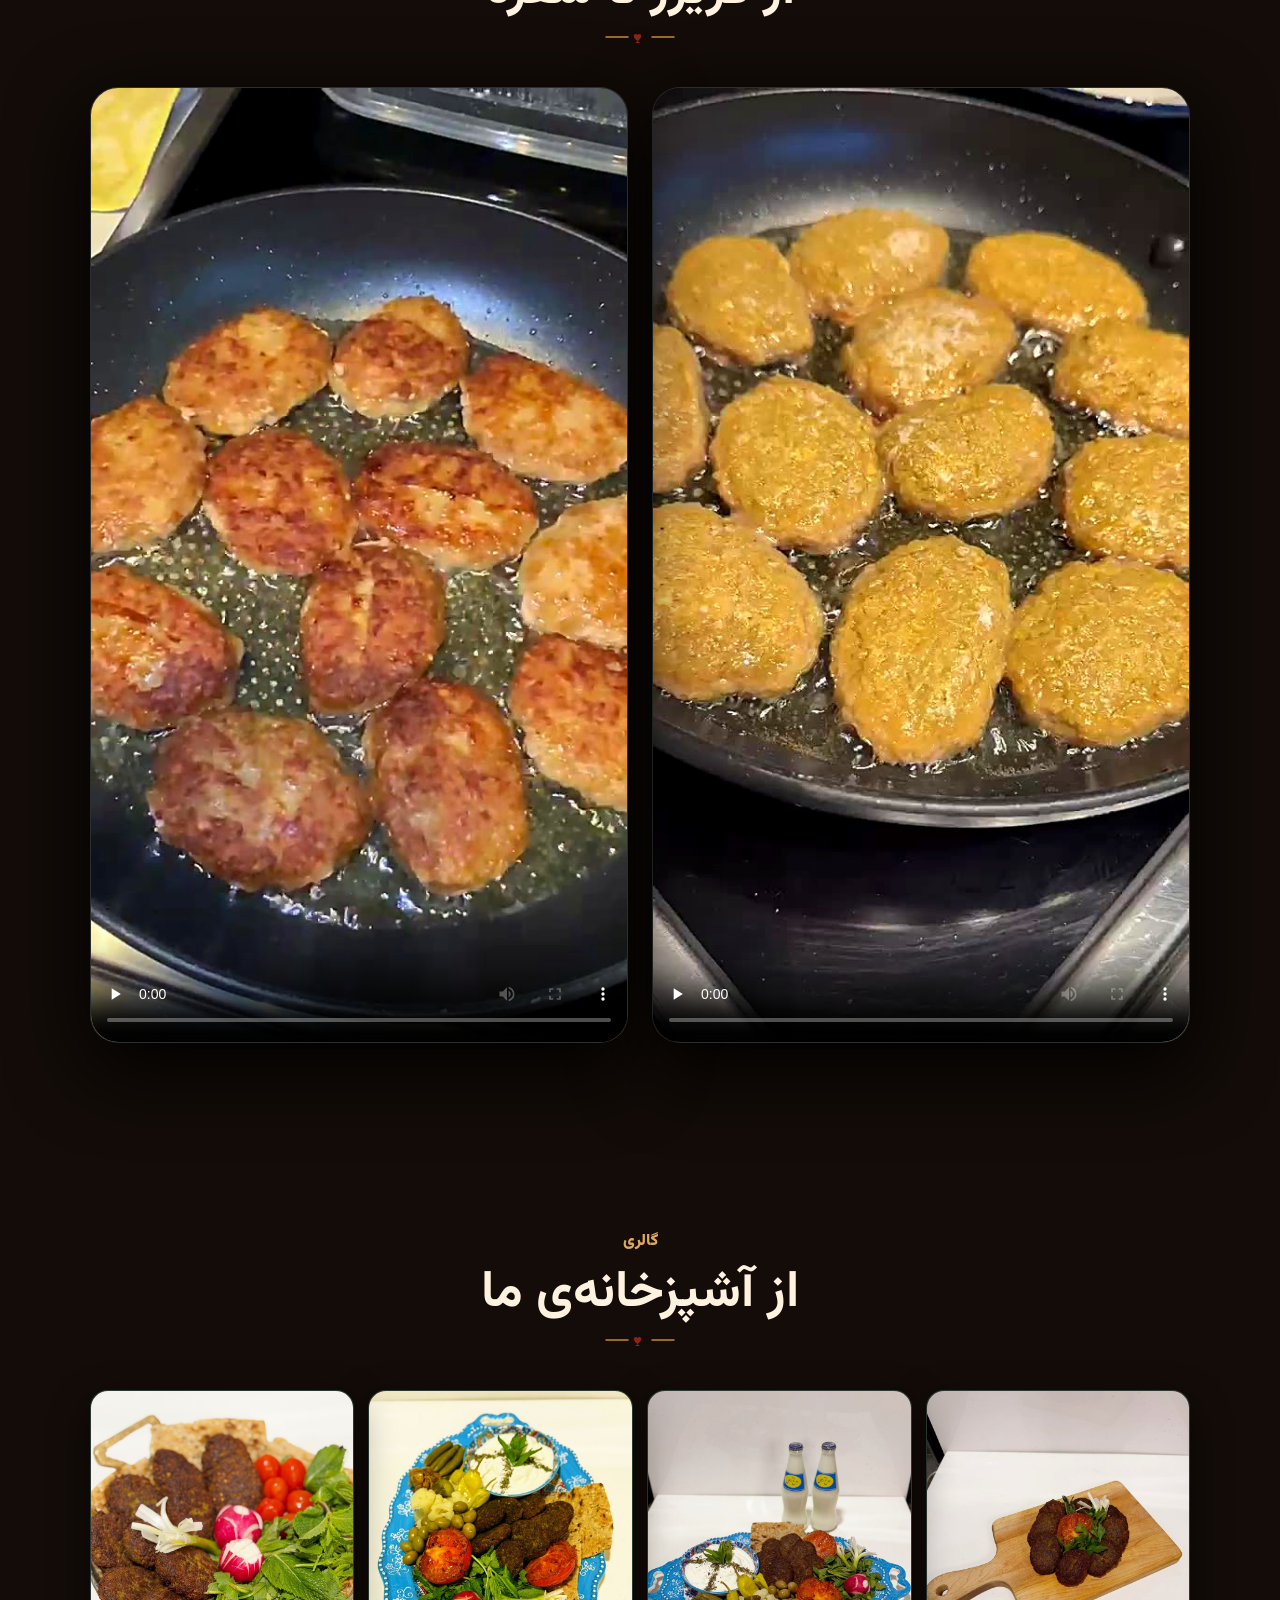
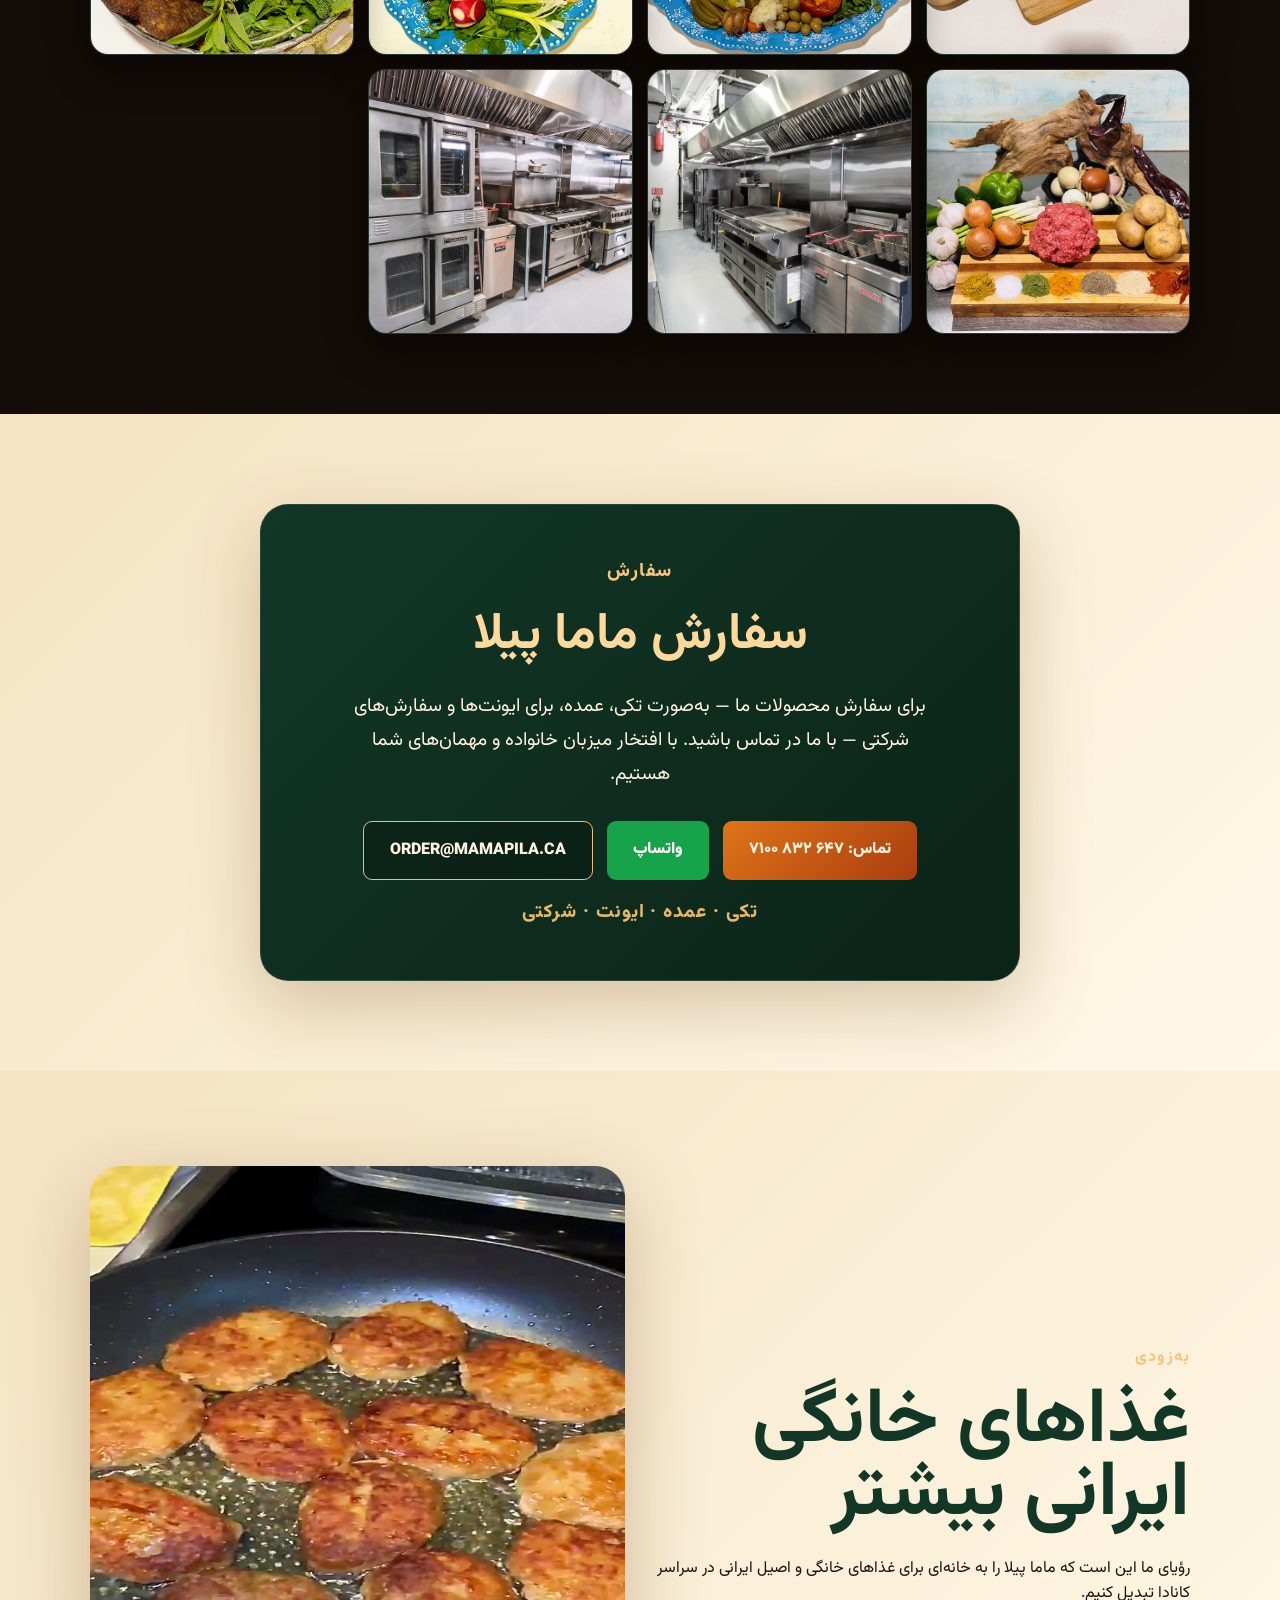
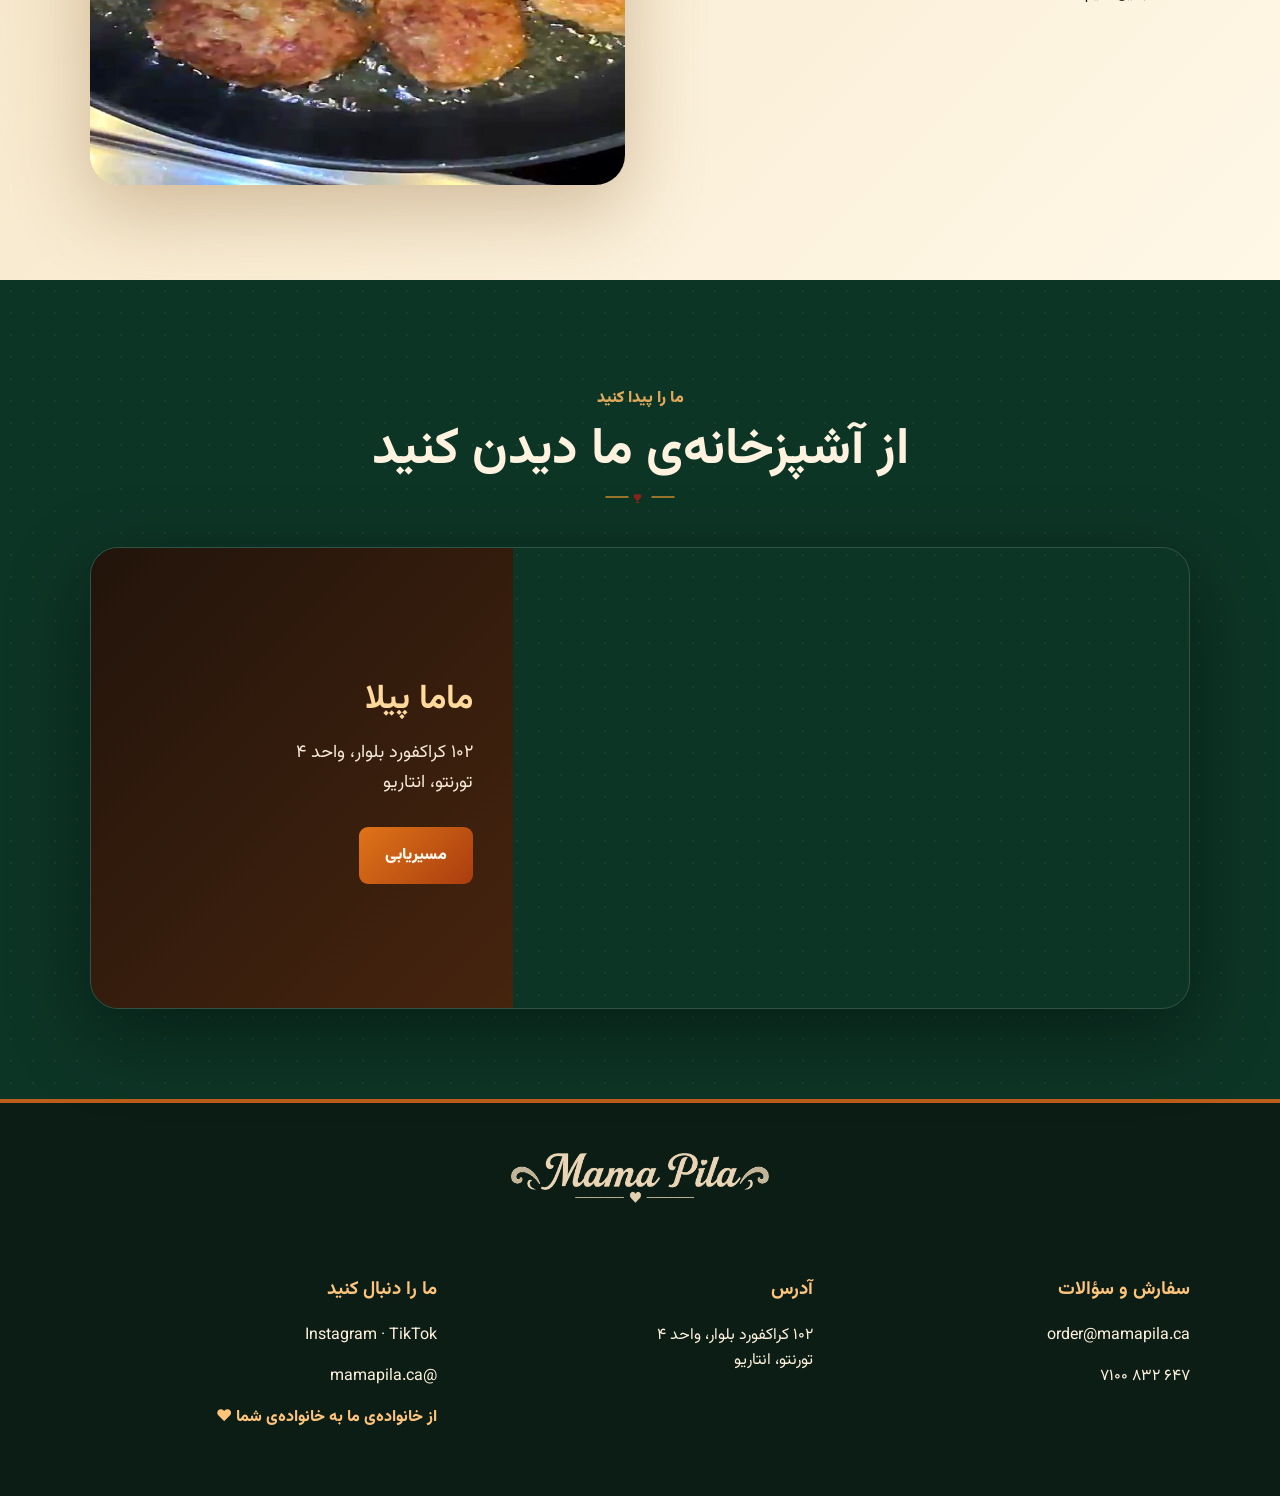
==== commit 5333f8bb: "Add files via upload" ====
--- a/fa.html
+++ b/fa.html
@@ -1,151 +1,10 @@
 <!doctype html>
 <html lang="fa" dir="rtl">
 <head>
-  <meta charset="utf-8" />
-  <meta name="viewport" content="width=device-width, initial-scale=1" />
-  <title>ماما پیلا | کتلت ایرانی تورنتو</title>
-  <meta name="description" content="ماما پیلا، کتلت ایرانیِ خانگی و اصیل را برای خانواده‌های پرمشغله در سراسر کانادا فراهم می‌کند. آماده‌ی پخت، منجمدِ تازه، با عشق در تورنتو." />
-  <meta name="theme-color" content="#0f3b2a" />
-  <meta property="og:title" content="ماما پیلا | کتلت ایرانی" />
-  <meta property="og:description" content="طعم اصیل آشپزخانه‌ی مادربزرگ — غذای خانگی ایرانی، منجمدِ تازه در تورنتو." />
-  <meta property="og:image" content="assets/logo-label.jpg" />
-  <link rel="preconnect" href="https://fonts.googleapis.com">
-  <link rel="preconnect" href="https://fonts.gstatic.com" crossorigin>
-  <link href="https://fonts.googleapis.com/css2?family=Inter:wght@400;500;600;700;800&family=Playfair+Display:wght@600;700;800&family=Vazirmatn:wght@400;500;600;700;800&display=swap" rel="stylesheet">
-  <link rel="stylesheet" href="styles.css" />
+<meta charset="utf-8">
+<title>ماما پیلا | کتلت ایرانی</title>
+<script>location.replace('index.html?lang=fa');</script>
+<meta http-equiv="refresh" content="0;url=index.html?lang=fa">
 </head>
-<body>
-  <div class="topbar"><span>طعم اصیل ایرانی، با عشق در کانادا</span><span>تورنتو · انتاریو · کانادا</span></div>
-
-  <header class="nav">
-    <a class="social" href="#" aria-label="Instagram">◎</a><a class="social" href="#" aria-label="Facebook">f</a><a class="social" href="#" aria-label="TikTok">♪</a><a class="social" href="#" aria-label="LinkedIn">in</a>
-    <nav>
-      <a href="#home">خانه</a><a href="#story">داستان ما</a><span class="navgap"><a class="brand" href="#home"><img src="assets/logo-label-small.jpg" alt="لوگوی ماما پیلا"></a></span><a href="#product">محصولات</a><a href="#why">چرا ماما پیلا</a><a href="#gallery">گالری</a><a class="order-link" href="#order">سفارش</a><a href="#contact">تماس با ما</a>
-    </nav>
-    <a class="lang" href="index.html">EN</a><a class="lang active" href="fa.html">فارسی</a>
-  </header>
-
-  <main id="home">
-    <section class="hero">
-      <video class="hero-video" autoplay muted loop playsinline poster="assets/video-poster.jpg">
-        <source src="assets/kotlet-video-1.mp4" type="video/mp4" />
-      </video>
-      <div class="shade"></div>
-      <div class="hero-content reveal">
-        <p class="eyebrow">طعم اصیل آشپزخانه‌ی مادربزرگ</p>
-        <h1><span>طعمی از</span><br>آشپزخانه‌ی مادربزرگ</h1>
-        <p class="lead">دستورهای اصیل ایرانی، تهیه‌شده با بهترین مواد اولیه، با افتخار در کانادا و با استانداردهای روز دنیا تولید می‌شود.</p>
-        <div class="actions"><a href="#story" class="btn primary">داستان ما</a><a href="#product" class="btn ghost">مشاهده‌ی محصولات</a></div>
-      </div>
-      <img class="hero-pack reveal" src="assets/product-pack-clean.png" alt="بسته‌بندی کتلت ایرانی ماما پیلا">
-      <div class="badge">جدید<br><strong>منجمد</strong><br>تازه</div>
-    </section>
-
-    <section class="proof-strip" id="why">
-      <article><svg class="ico" viewBox="0 0 24 24"><path d="M5 18c9 2 15-4 15-14C9 4 3 11 5 18z"/><path d="M5 18C8 13 11 10 16 8"/></svg><b>مواد اولیه‌ی طبیعی</b><span>بدون مواد نگهدارنده</span></article>
-      <article><svg class="ico" viewBox="0 0 24 24"><path d="M3 9v6M6 7v10M18 7v10M21 9v6"/><path d="M6 12h12"/></svg><b>پروتئین بالا</b><span>مفید برای شما</span></article>
-      <article><svg class="ico" viewBox="0 0 24 24"><path d="M12 2v20M3.5 7l17 10M20.5 7l-17 10"/><path d="M9 4l3 2 3-2M9 20l3-2 3 2M4 10l-.5 3.4M20 10l.5 3.4"/></svg><b>منجمد و تازه</b><span>حفظ تازگی</span></article>
-      <article><svg class="ico" viewBox="0 0 24 24"><path d="M12 20C6 15 4 11 6 8a3.6 3.6 0 016 0 3.6 3.6 0 016 0c2 3 0 7-6 12z"/></svg><b>دستور مادربزرگ</b><span>طعم اصیل</span></article>
-      <article><svg class="ico" viewBox="0 0 24 24"><path d="M12 2l1.7 4.6 4.8-.9-1.4 4.4 4 1.5-3.6 2.7 1.1 3.6-4.2-1.4L12 22l-2.2-3.4-4.2 1.4 1.1-3.6L3.1 12l4-1.5L5.7 6l4.8.9z"/></svg><b>ساخت کانادا</b><span>تورنتو، انتاریو</span></article>
-      <article><svg class="ico" viewBox="0 0 24 24"><path d="M12 3l7 3v6c0 4.2-3 7.4-7 9-4-1.6-7-4.8-7-9V6z"/><path d="M8.8 12l2.2 2.2L15.4 10"/></svg><b>کنترل کیفیت</b><span>در هر مرحله</span></article>
-    </section>
-
-    <section class="story-section" id="story">
-      <div class="section-title reveal"><p>داستان ما</p><h2>میراثی از عشق و طعم</h2></div>
-      <div class="story-grid single">
-        <div class="story-card reveal">
-          <h3>ماما پیلا از کجا شروع شد</h3>
-          <p>ماما پیلا از یک خاطره‌ی ساده اما ارزشمند شروع شد؛ خاطره‌ای که بسیاری از مهاجران با آن آشنا هستند.</p>
-          <p>سال‌ها پیش، ما زندگی جدیدمان را در کانادا آغاز کردیم. مثل خیلی از خانواده‌های مهاجر، روزهایمان پر از کار، مسئولیت و مشغله بود. در میان تمام این شلوغی‌ها، چیزی که همیشه دلتنگش می‌شدیم طعم غذاهای خانگی و دستپخت مادر بود.</p>
-          <p>هر تابستان که مادرانمان به دیدن ما می‌آمدند، قبل از بازگشتشان به ایران یک رسم همیشگی داشتند؛ چندین بسته کتلت خانگی درست می‌کردند، با عشق داخل فریزر می‌گذاشتند و می‌رفتند.</p>
-          <p>بعد از رفتنشان، هر بار که خسته از سر کار به خانه برمی‌گشتیم، کافی بود چند دقیقه کتلت‌ها را در تابه یا ایرفرایر گرم کنیم تا عطر و طعم خانه در آشپزخانه بپیچد.</p>
-          <p>همان روزها بود که با خودمان فکر کردیم: چرا این حس خوب را با دیگران به اشتراک نگذاریم؟</p>
-          <p>با عشق،<br><b>مرجان و سپیده</b></p>
-        </div>
-      </div>
-    </section>
-
-    <section class="product-section" id="product">
-      <div class="product-media reveal">
-        <img src="assets/product-pack-clean.png" alt="بسته‌بندی کتلت ایرانی" loading="lazy">
-      </div>
-      <div class="product-copy reveal">
-        <p class="eyebrow">محصول ما</p>
-        <h2>کتلت ایرانی</h2>
-        <p class="slogan">با عشق مامان · کسب‌وکار متعلق به زنان · بدون نگهدارنده</p>
-        <p>گوشت چرخ‌کرده‌ی لطیف، ترکیب‌شده با سیب‌زمینی، تخم‌مرغ، سبزیجات و ادویه‌های ایرانی. خام، منجمد و آماده برای آشپزخانه‌ی شما.</p>
-        <div class="facts">
-          <div><strong>۹</strong><span>عدد</span></div><div><strong>۴۰۰ گرم</strong><span>وزن خالص</span></div><div><strong>۰</strong><span>نگهدارنده</span></div>
-        </div>
-        <h3>طرز تهیه</h3>
-        <ul><li>در تابه سرخ کنید تا طلایی و کاملاً پخته شود.</li><li>برای وعده‌ای سبک‌تر در ایرفرایر بپزید.</li><li>تا زمان پخت در فریزر نگه دارید.</li></ul>
-      </div>
-    </section>
-
-    <section class="video-section">
-      <div class="section-title reveal"><p>ویدیوهای واقعی محصول</p><h2>از فریزر تا سفره</h2></div>
-      <div class="video-grid">
-        <video controls playsinline preload="metadata" poster="assets/video-poster.jpg"><source src="assets/kotlet-video-1.mp4" type="video/mp4"></video>
-        <video controls playsinline preload="metadata" poster="assets/label-wide-small.jpg"><source src="assets/kotlet-video-2.mp4" type="video/mp4"></video>
-      </div>
-    </section>
-
-    <section class="gallery-section" id="gallery">
-      <div class="section-title reveal"><p>گالری</p><h2>از آشپزخانه‌ی ما</h2></div>
-      <div class="gallery-grid reveal">
-        <img src="assets/gallery1.jpg" alt="آشپزخانه‌ی صنعتی ماما پیلا" loading="lazy">
-        <img src="assets/gallery4.jpg" alt="شکل‌دادن کتلت" loading="lazy">
-        <img src="assets/gallery5.jpg" alt="کتلت خام تازه" loading="lazy">
-        <video class="g-video" autoplay muted loop playsinline preload="metadata" poster="assets/gallery7-poster.jpg"><source src="assets/gallery7.mp4" type="video/mp4"></video>
-        <img src="assets/gallery6.jpg" alt="کتلت طلایی سرخ‌شده" loading="lazy">
-        <img src="assets/gallery2.jpg" alt="کتلت در بشقاب" loading="lazy">
-        <img src="assets/gallery3.jpg" alt="کتلت آماده‌ی سرو" loading="lazy">
-        <img src="assets/gallery8.jpg" alt="صبحانه با کتلت" loading="lazy">
-        <img src="assets/gallery9.jpg" alt="سفره‌ی ایرانی با کتلت" loading="lazy">
-      </div>
-    </section>
-
-    <section class="coming">
-      <div class="reveal"><p class="eyebrow">به‌زودی</p><h2>غذاهای خانگی ایرانی بیشتر</h2><p>رؤیای ما این است که ماما پیلا را به خانه‌ای برای غذاهای خانگی و اصیل ایرانی در سراسر کانادا تبدیل کنیم.</p></div>
-      <img class="reveal" src="assets/label-wide-small.jpg" alt="کتلت ایرانیِ تازه سرخ‌شده" loading="lazy">
-    </section>
-
-    <section class="order-section" id="order">
-      <div class="order-card reveal">
-        <p class="eyebrow">سفارش</p>
-        <h2>سفارش ماما پیلا</h2>
-        <p>برای سفارش محصولات ما — به‌صورت تکی، عمده، برای ایونت‌ها و سفارش‌های شرکتی — با ما در تماس باشید. با افتخار میزبان خانواده و مهمان‌های شما هستیم.</p>
-        <div class="order-actions">
-          <a class="btn primary" href="tel:14372201612">تماس: ۴۳۷ ۲۲۰ ۱۶۱۲</a>
-          <a class="btn wa" href="https://wa.me/14372201612" target="_blank" rel="noopener">واتساپ</a>
-          <a class="btn ghost" href="mailto:order@mamapila.ca">order@mamapila.ca</a>
-        </div>
-        <p class="order-note">تکی · عمده · ایونت · شرکتی</p>
-      </div>
-    </section>
-
-    <section class="map-section">
-      <div class="section-title reveal"><p>ما را پیدا کنید</p><h2>از آشپزخانه‌ی ما دیدن کنید</h2></div>
-      <div class="map-wrap reveal">
-        <iframe title="نقشه‌ی موقعیت ماما پیلا"
-          src="https://maps.google.com/maps?q=102%20Crockford%20Blvd%2C%20Toronto%2C%20ON&t=&z=15&ie=UTF8&iwloc=&output=embed"
-          loading="lazy" referrerpolicy="no-referrer-when-downgrade" allowfullscreen></iframe>
-        <div class="map-info">
-          <h3>ماما پیلا</h3>
-          <p>۱۰۲ کراکفورد بلوار، واحد ۴<br>تورنتو، انتاریو</p>
-          <a class="btn primary" href="https://www.google.com/maps/dir/?api=1&destination=102+Crockford+Blvd+Unit+4+Toronto+ON" target="_blank" rel="noopener">مسیریابی</a>
-        </div>
-      </div>
-    </section>
-  </main>
-
-  <footer id="contact">
-    <div class="foot-brand"><img src="assets/wordmark-cream.png" alt="ماما پیلا"></div>
-    <div><h3>سفارش و سؤالات</h3><p><a href="mailto:order@mamapila.ca">order@mamapila.ca</a></p><p><a href="tel:14372201612">۴۳۷ ۲۲۰ ۱۶۱۲</a> · <a href="tel:16478327100">۶۴۷ ۸۳۲ ۷۱۰۰</a></p></div>
-    <div><h3>آدرس</h3><p>۱۰۲ کراکفورد بلوار، واحد ۴<br>تورنتو، انتاریو</p></div>
-    <div><h3>ما را دنبال کنید</h3><p>اینستاگرام · فیسبوک · تیک‌تاک · لینکدین</p><p class="tagline">از خانواده‌ی ما به خانواده‌ی شما ❤️</p></div>
-  </footer>
-  <a class="whatsapp" href="https://wa.me/14372201612" aria-label="WhatsApp">☎</a>
-  <script src="script.js"></script>
-</body>
+<body><p><a href="index.html?lang=fa">ماما پیلا</a></p></body>
 </html>
